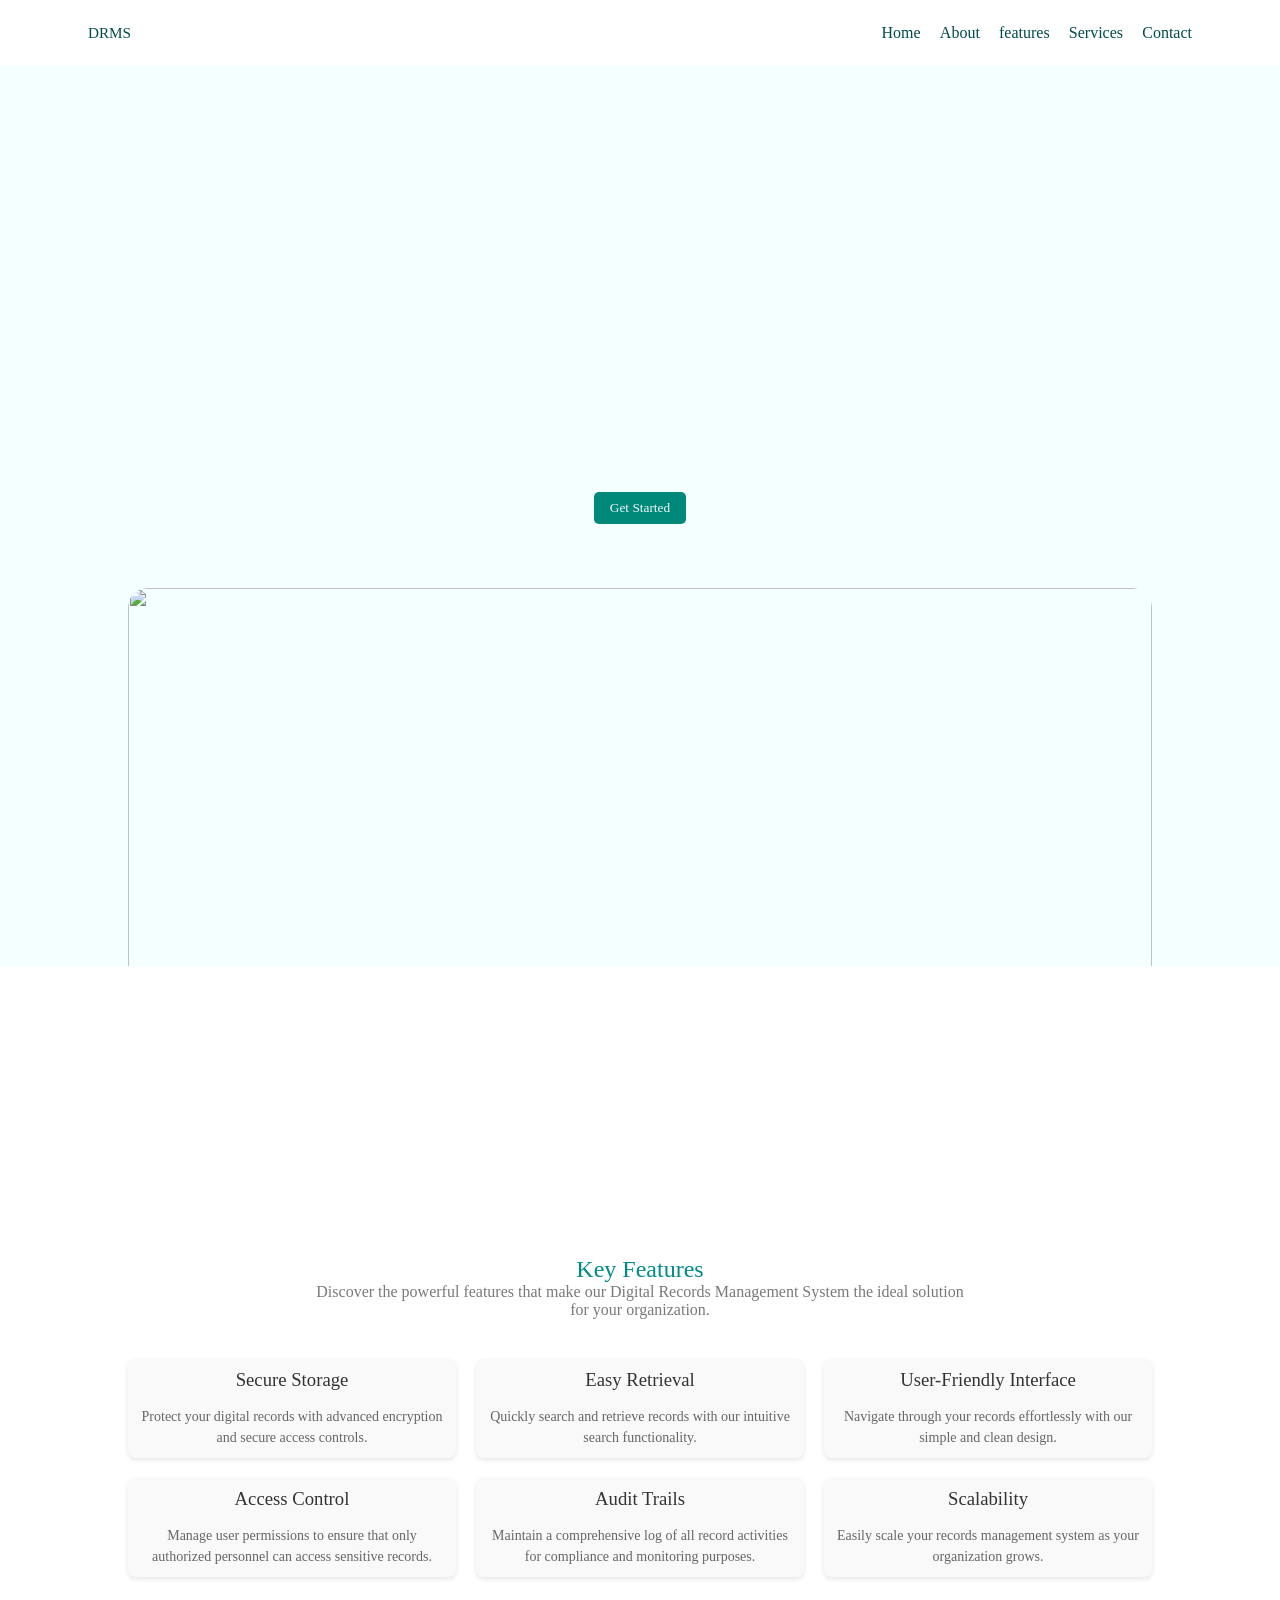
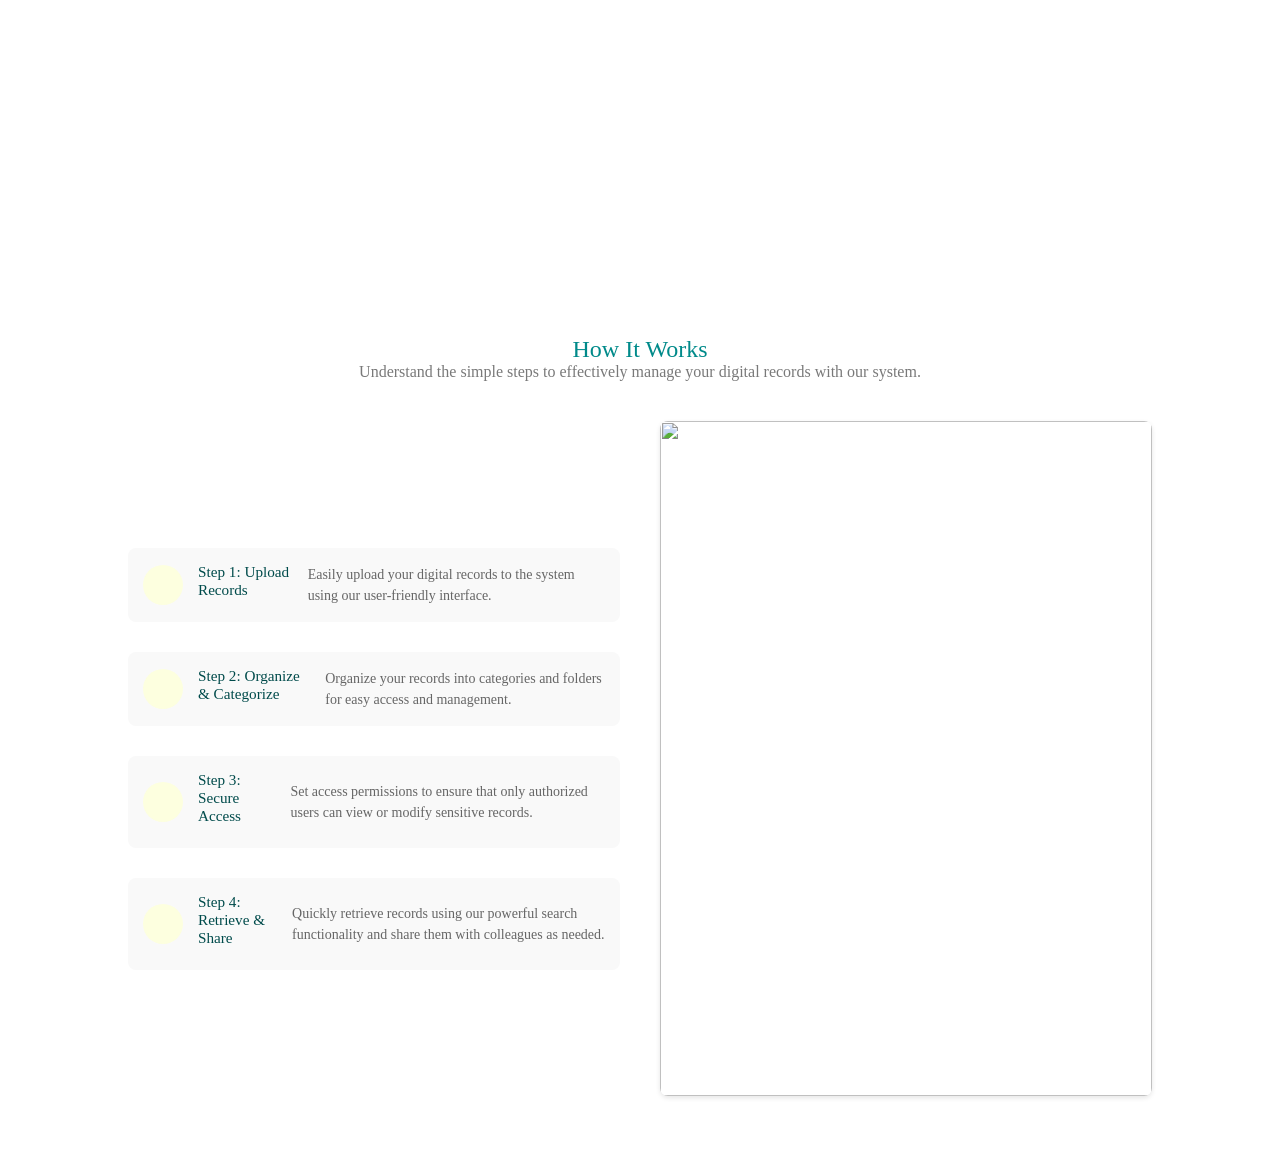
==== projects/Digital_Records_Management_System/index.html @ 2046d396 "created the animation files and made some changes on the index file" ====
<!DOCTYPE html>
<html lang="en">
	<head>
		<meta charset="UTF-8" />
		<meta name="viewport" content="width=device-width, initial-scale=1.0" />
		<link
			rel="stylesheet"
			href="https://cdnjs.cloudflare.com/ajax/libs/font-awesome/7.0.1/css/all.min.css"
			integrity="sha512-2SwdPD6INVrV/lHTZbO2nodKhrnDdJK9/kg2XD1r9uGqPo1cUbujc+IYdlYdEErWNu69gVcYgdxlmVmzTWnetw=="
			crossorigin="anonymous"
			referrerpolicy="no-referrer"
		/>

		<link rel="stylesheet" href="frontend/styles/main.css?v=2" />
		<link rel="stylesheet" href="frontend/styles/features.css?v=2" />
		<link
			rel="stylesheet"
			href="frontend/styles/how_it_works_section.css?v=2"
		/>
		<link rel="stylesheet" href="frontend/styles/hero_section.css?v2" />
		<link rel="stylesheet" href="frontend/styles/utils.css?v2" />
		<link rel="stylesheet" href="frontend/styles/media_query.css?v2" />
		<link rel="stylesheet" href="frontend/styles/animation.css?v2" />
		
		<title>Digital Record Management System</title>
	</head>
	<body>
		<!--start of navbar -->
		<div class="navbar">
			<ul class="navbar_links">
				<li class="logo_link"><a href="">DRMS</a></li>
				<ul class="links">
					<li class="link" aria-details="Home navbar link">
						<a href="#Home"></a>Home
					</li>
					<li class="link" aria-details="about navbar link">
						<a href="#About"></a>About
					</li>
					<li class="link" aria-details="features navbar link">
						<a href="#features"></a>features
					</li>
					<li class="link" aria-details="Services navbar link">
						<a href="#Services"></a>Services
					</li>
					<li class="link" aria-details="Contact navbar link">
						<a href="#Contact"></a>Contact
					</li>
					<li class="nav_menu"><i class="fa-solid fa-bars-staggered"></i></li>
				</ul>
			</ul>
		</div>

		<!-- Sidebar -->
		<div class="sidebar">
			<div class="sidebar_wrap">
				<!-- Header -->
				<div class="sidebar-header">
					<a href="#" class="sidebar_link">DRMS</a>
					<span class="close-sidebar">
						<i class="fa-solid fa-xmark"></i>
					</span>
				</div>

				<!-- Links -->
				<ul class="sidebar-links">
					<li class="sidebar-link">
						<a href="#Home">Home</a>
					</li>
					<li class="sidebar-link">
						<a href="#About">About</a>
					</li>
					<li class="sidebar-link">
						<a href="#Features">Features</a>
					</li>
					<li class="sidebar-link">
						<a href="#Services">Services</a>
					</li>
					<li class="sidebar-link">
						<a href="#Contact">Contact</a>
					</li>
				</ul>
			</div>
		</div>

		<!--end of navbar -->
		<!--start of hero section -->

		<section class="hero_section">
			<div class="content">
				<h2 class="title toBottom">Manage Your <em>Data Securely</em></h2>
				<p class="tagline toBottom">
					Lorem ipsum dolor sit amet consectetur adipisicing elit. Animi illum
					nulla vero ipsa voluptates fugit ipsum
				</p>
				<div class="ctn_wrapper">
					<button class="ctn">Get Started</button>
				</div>
			</div>
			<div class="image_wrap">
					<img src="frontend/public/img4.jpg" alt="" />
				</div>
		</section>

		<!--end of hero section -->
		<!--start of about section -->
		<!-- <section class="about_section">
			<div class="image_wrap">
				<img src="frontend/public/img4.jpg" alt="" />
			</div>
		</section> -->
		<!--end of about section -->
		<!--start of features -->
		<section class="features_section section">
			<div class="section_container">
				<div class="features_header">
					<h2 class="section_title">Key Features</h2>
					<p class="section_subtitle">
						Discover the powerful features that make our Digital Records
						Management System the ideal solution for your organization.
					</p>
				</div>
				<div class="features_grid">
					<div class="feature_card">
						<div class="feature_icon"></div>
						<h3 class="feature_title">Secure Storage</h3>
						<p class="feature_description">
							Protect your digital records with advanced encryption and secure
							access controls.
						</p>
					</div>
					<div class="feature_card">
						<div class="feature_icon"></div>
						<h3 class="feature_title">Easy Retrieval</h3>
						<p class="feature_description">
							Quickly search and retrieve records with our intuitive search
							functionality.
						</p>
					</div>
					<div class="feature_card">
						<div class="feature_icon"></div>
						<h3 class="feature_title">User-Friendly Interface</h3>
						<p class="feature_description">
							Navigate through your records effortlessly with our simple and
							clean design.
						</p>
					</div>
					<div class="feature_card">
						<div class="feature_icon"></div>
						<h3 class="feature_title">Access Control</h3>
						<p class="feature_description">
							Manage user permissions to ensure that only authorized personnel
							can access sensitive records.
						</p>
					</div>
					<div class="feature_card">
						<div class="feature_icon"></div>
						<h3 class="feature_title">Audit Trails</h3>
						<p class="feature_description">
							Maintain a comprehensive log of all record activities for
							compliance and monitoring purposes.
						</p>
					</div>
					<div class="feature_card">
						<div class="feature_icon"></div>
						<h3 class="feature_title">Scalability</h3>
						<p class="feature_description">
							Easily scale your records management system as your organization
							grows.
						</p>
					</div>
				</div>
			</div>
		</section>
		<!--end of features -->

		<!--start of how it works -->
		<section class="how_it_works_section section">
			<div class="section_container">
				<div class="how_it_works_header">
					<h2 class="section_title">How It Works</h2>
					<p class="section_subtitle">
						Understand the simple steps to effectively manage your digital
						records with our system.
					</p>
				</div>
				<div class="section_content_wrap">
					<div class="how_it_works_steps">
						<div class="step_card">
							<div class="step_icon">
								<i class="fas fa-upload"></i>
							</div>
							<h3 class="step_title">Step 1: Upload Records</h3>
							<p class="step_description">
								Easily upload your digital records to the system using our
								user-friendly interface.
							</p>
						</div>
						<div class="step_card">
							<div class="step_icon">
								<i class="fas fa-folder-open"></i>
							</div>
							<h3 class="step_title">Step 2: Organize & Categorize</h3>
							<p class="step_description">
								Organize your records into categories and folders for easy
								access and management.
							</p>
						</div>
						<div class="step_card">
							<div class="step_icon">
								<i class="fas fa-lock"></i>
							</div>
							<h3 class="step_title">Step 3: Secure Access</h3>
							<p class="step_description">
								Set access permissions to ensure that only authorized users can
								view or modify sensitive records.
							</p>
						</div>
						<div class="step_card">
							<div class="step_icon">
								<i class="fas fa-search"></i>
							</div>
							<h3 class="step_title">Step 4: Retrieve & Share</h3>
							<p class="step_description">
								Quickly retrieve records using our powerful search functionality
								and share them with colleagues as needed.
							</p>
						</div>
					</div>
					<div class="image_warp">
						<img src="frontend/public/img2.jpg" alt="" />
					</div>
				</div>
			</div>
		</section>
		<!--end of navbar -->
		<!--start of navbar -->

		<!--end of navbar -->
		<!--start of navbar -->

		<!--end of navbar -->
		<!--start of navbar -->

		<!--end of navbar -->
		<!--start of navbar -->

		<!--end of navbar -->
		<!--start of navbar -->

		<!--end of navbar -->

		<!-- scripts -->
		<script src="frontend/js/navbar.js"></script>
		<script src="frontend/js/sidebar.js"></script>
		<script src="frontend/js/animations.js"></script>
	</body>
</html>
---- projects/Digital_Records_Management_System/frontend/styles/main.css ----
*{
    padding: 0;
    margin: 0;
    box-sizing: border-box;
    font-family: 'poppins';
}
a{
    font-size: 0.95rem;
}

.section{
    width: 100%;
    height: 100vh;
}

/* navbar */
.navbar{
    width: 80%;
    padding: 1.5rem;
    margin: 0 auto;
}
.navbar_links{
    display:flex;
    justify-content: space-between;
    align-items: center;
    list-style: none;
}

.links{
    display: flex;
    gap: 1.2rem;
    list-style: none;
}

.link a,.logo_link a{
    text-decoration: none;
    color:var(--link-color);
}

.link{
    cursor: pointer;
    transition: 0.5s ease all;
    color:var(--link-color);
    
    /* hover state */
    &:hover{
        color:var(--hovered-link-color)
    }
}

.active_link{
    color: var(--isActive-link-color);
}

.sectionActive{
    display: block;
}
.nav_menu i{
    cursor: pointer;
}

/* .nav_menu{
    display: none;
} */


/* sidebar */

.sidebar{
    width: 300px;
    height: 100vh;
    position: fixed;
    top: 0;
    left: 0;
    background: var(--btn-bg);
    z-index: 999;
    list-style: none;

    /* sidebar effect */
    transform: translateX(-100%);
    transition: transform 0.4s ease-in-out;

    /* keep visible for animation */
    display: block;
}
.sidebar.active{
    transform: translateX(0);
}

.sidebar_wrap{
    padding: 1.5rem;
    display: flex;
    flex-direction: column;
    gap: 2rem;
}
.sidebar-links{
    list-style: none;
    display: flex;
    flex-direction: column;
    gap: 1.2rem;
}
.sidebar-link a{
    text-decoration: none;
}

.sidebar-link a,.close-sidebar{
    color: aliceblue;
    transition: 0.5s ease all;
    cursor: pointer;

    &:hover{
        color: rgb(255, 247, 172);
    }
}


.sidebar-header{
    display:flex;
    justify-content: space-between;
    align-items: center;
    list-style: none;
}
.sidebar-header a{
    text-decoration: none;
    color: var(--text-color3);
    /* color:red; */
}
body.sidebar-open {
    overflow: hidden;
}

/* =========================
   MEDIA QUERIES
   ========================= */
/* Small devices (≥576px) */
@media (max-width: 576px) {
  
}
/* Small devices (≥576px) */
@media (min-width: 576px) and (max-width: 768px) {
  
}

/* Medium devices – Tablets (≥768px) */
@media (min-width: 768px) {
  
}

/* Large devices – Laptops (≥992px) */
@media (min-width: 992px) {
  
}

/* Extra large devices – Desktops (≥1200px) */
@media (min-width: 1200px) {
  
}
---- projects/Digital_Records_Management_System/frontend/styles/features.css ----
.features_section{
    display: flex;
    align-items: center;
    justify-content: center;
    height: 100vh;
}

.features_section .section_subtitle{
    width: 80%;
     margin: 0 auto;
}
.features_header{
    width: 80%;
    margin: 0 auto;
    text-align: center;
}
.section_container{
    width: 80%;
    margin: 0 auto;
}
.features_grid{
    width: 100%;
    display: grid;
    grid-template-columns: 1fr 1fr 1fr;
    gap: 20px;
    margin-top: 40px;
}
.feature_card{
    background-color: #f9f9f9;
    border-radius: 8px;
    padding: 10px;
    box-shadow: 0 2px 5px rgba(0,0,0,0.1);
    text-align: center;
}
.feature_card h3{
    margin-bottom: 15px;
    color: #333;
}
.feature_card p{
    color: #666;
    font-size: 14px;
    line-height: 1.5;
}

/* =========================
   MEDIA QUERIES
   ========================= */
/* Small devices (≥576px) */
@media (max-width: 576px) {
    .features_section{
    padding-top: 4rem;
    padding-bottom: 4rem;
    height: fit-content;
}

.section_container{
    width: 90%;
    margin: 0 auto;
}
  .features_grid{
    grid-template-columns: 1fr;
}
.features_section .section_subtitle{
    width: 100%;
}
.features_header{
    width: 100%;
}
}
/* Small devices (≥576px) */
@media (min-width: 576px) and (max-width: 768px) {
     .features_section{
    padding-top: 4rem;
    padding-bottom: 4rem;
    height: fit-content;
}
.section_container{
    width: 90%;
    margin: 0 auto;
}

  .features_grid{
    grid-template-columns: 1fr;
}
.features_section .section_subtitle{
    width: 100%;
}
}

/* Medium devices – Tablets (≥768px) */
@media (min-width: 768px) {
  
}

/* Large devices – Laptops (≥992px) */
@media (min-width: 992px) {
  
}

/* Extra large devices – Desktops (≥1200px) */
@media (min-width: 1200px) {
  
}
---- projects/Digital_Records_Management_System/frontend/styles/how_it_works_section.css ----
.how_it_works_section{
    display: flex;
    align-items: center;
    justify-content: center;
}
.section_content_wrap{
    display: flex;
    align-items: center;
    justify-content: space-between;
    gap: 40px;
}
.how_it_works_steps{
    display: flex;
    flex-direction: column;
    gap: 30px;
    flex: 1;
}
.step_card{
    background-color: #f9f9f9;
    border-radius: 8px;
    padding: 15px;
    /* box-shadow: 0 2px 5px rgba(0,0,0,0.1); */
    display: flex;
    align-items: center;
    gap: 15px;
}
.step_icon{
    display: flex;
    align-items: center;
    justify-content: center;
    padding: 20px;
    background-color: #fdffdf;
    border-radius: 50%;
}
.step_icon i{
    color: #00716a;
    font-size: 24px;
}
.step_card h3{
    margin-bottom: 8px;
    font-size: 0.95rem;
    color: var(--headline-color);
    font-weight: 400;
}
.step_card p{
    color: #666;
    font-size: 14px;
    line-height: 1.5;
}
.image_warp{
    flex: 1;
    height: 75vh;
}
.image_warp img{
    width: 100%;
    height: 100%;
    border-radius: 8px;
    box-shadow: 0 2px 5px rgba(0,0,0,0.1);
}
.how_it_works_header{
    text-align: center;
    margin-bottom: 40px;
}



/* =========================
   MEDIA QUERIES
   ========================= */
/* Small devices (≥576px) */
@media (max-width: 576px) {
  .how_it_works_section{
    height: fit-content;
    padding-bottom: 2rem;
    padding-top: 2rem;
}

.section_content_wrap{
    flex-direction: column;
    gap: 40px;
}
}
/* Small devices (≥576px) */
@media (min-width: 576px) and (max-width: 768px) {
  
}

/* Medium devices – Tablets (≥768px) */
@media (min-width: 768px) {
  
}

/* Large devices – Laptops (≥992px) */
@media (min-width: 992px) {
  
}

/* Extra large devices – Desktops (≥1200px) */
@media (min-width: 1200px) {
  
}
---- projects/Digital_Records_Management_System/frontend/styles/hero_section.css ----
/* hero section */
.hero_section {
	width: 100%;
	height: 100vh;
	background-color: var(--color-surface);
	display: flex;
	justify-content: center;
	align-items: center;
	flex-direction: column;
	overflow: hidden;
	gap: 4rem;
}

.image_wrap {
	width: 80%;
	height: 500px;
	margin: 0 auto;
	border-radius: 20px;
	margin-bottom: -400px;
}
img {
	width: 100%;
	height: 100%;
	object-fit: cover;
	overflow: hidden;
	border-radius: 20px;
}

.content {
	text-align: center;
	margin-top: 4rem;
}
.content p {
	width: 70%;
	font-size: 0.95rem;
	color: var(--text-color2);
	margin: 0 auto;
}
.title {
	font-weight: 400;
	font-size: 1.8rem;
	color: var(--title-color);
}
.title em {
	color: var(--emphasize_color);
}
.ctn {
	padding: 8px 16px;
	background-color: var(--btn-bg);
	border: none;
	border-radius: 5px;
	margin-top: 0.9rem;
	color: var(--btn-color);
	cursor: pointer;
	transition: 0.5s ease all;

	&:hover {
		background-color: var(--hovered-link-color);
	}
}

/* =========================
   MEDIA QUERIES
   ========================= */
/* Small devices (≥576px) */
@media (max-width: 576px) {
	.hero_section {
        justify-content: start;
		height: 90vh;
		gap: 3rem;
	}
	.title {
		font-weight: 400;
		font-size: 1.2rem;
	}
    .content{
        margin-top: 8rem;
    }
	.content p {
		width: 95%;
		font-size: 0.95rem;
	}
	.image_wrap {
		width: 95%;
		height: 300px;
        margin-top: 6rem;
	}
}
/* Small devices (≥576px) */
@media (min-width: 576px) and (max-width: 768px) {
}

/* Medium devices – Tablets (≥768px) */
@media (min-width: 768px) {
}

/* Large devices – Laptops (≥992px) */
@media (min-width: 992px) {
}

/* Extra large devices – Desktops (≥1200px) */
@media (min-width: 1200px) {
}
---- projects/Digital_Records_Management_System/frontend/styles/utils.css ----
/* =========================
   ROOT VARIABLES (DEFAULT)
   Mobile: 0 – 575px
   ========================= */

:root {
  /* Colors */
  --color-primary: rgb(244, 255, 255);
  --color-success: #22c55e;
  --color-warning: #f97316;
  --color-bg: #ffffff;
  --color-surface:rgb(244, 255, 255);
  --text-color1:#1d1d1d;
  --text-color2:rgb(56, 56, 56);
  --text-color3: #ffffff;
  --color-text: rgb(0, 75, 75);
  --link-color:rgb(0, 75, 75);
  --color-muted: #6b7280;
  --color-border: #e5e7eb;
  --title-color:rgb(13, 13, 13);
  --headline-color:rgb(0, 75, 75);
  --emphasize_color:rgb(0, 137, 121);
  
  /* btn colors */
  --btn-bg: rgb(0, 137, 121);
  --btn-color: aliceblue;

  /* hover state */
  --hovered-link-color:rgb(0, 137, 121);

  /* active state */
  --isActive-link-color:rgb(1, 103, 175);

  /* Typography */
  --font-family-base: 'Inter', system-ui, sans-serif;
  --font-size-xs: 0.75rem;
  --font-size-sm: 0.875rem;
  --font-size-md: 1rem;
  --font-size-lg: 1.125rem;
  --font-size-xl: 1.25rem;
  --font-size-2xl: 1.5rem;

  /* Line Height */
  --line-height-tight: 1.2;
  --line-height-normal: 1.5;
  --line-height-relaxed: 1.75;

  /* Spacing */
  --space-2xs: 0.25rem;
  --space-xs: 0.5rem;
  --space-sm: 0.75rem;
  --space-md: 1rem;
  --space-lg: 1.5rem;
  --space-xl: 2rem;
  --space-2xl: 3rem;

  /* Layout */
  --container-padding: 1rem;
  --container-max-width: 100%;

  /* Border Radius */
  --radius-sm: 4px;
  --radius-md: 8px;
  --radius-lg: 12px;


  /* =========================
     spacing
     ========================= */
     --space-0: 0;
  --space-1: 0.25rem;   /* 4px  */
  --space-2: 0.5rem;    /* 8px  */
  --space-3: 0.75rem;   /* 12px */
  --space-4: 1rem;      /* 16px */
  --space-5: 1.25rem;   /* 20px */
  --space-6: 1.5rem;    /* 24px */
  --space-7: 2rem;      /* 32px */
  --space-8: 3rem;      /* 48px */
  --space-9: 4rem;      /* 64px */
  /* =========================
     PADDING PRESETS
     ========================= */

  --padding-xs: var(--space-2);
  --padding-sm: var(--space-3);
  --padding-md: var(--space-4);
  --padding-lg: var(--space-6);
  --padding-xl: var(--space-7);

  /* =========================
     MARGIN PRESETS
     ========================= */

  --margin-xs: var(--space-2);
  --margin-sm: var(--space-3);
  --margin-md: var(--space-4);
  --margin-lg: var(--space-6);
  --margin-xl: var(--space-7);

  /* Shadows */
  --shadow-sm: 0 1px 2px rgba(0, 0, 0, 0.05);
  --shadow-md: 0 4px 6px rgba(0, 0, 0, 0.1);
}



.section_title{
   font-weight: 400;
   color: rgb(0, 138, 138);
}
.section_subtitle{
   color:#797979;
}

h3{
   font-weight: 400;
   color: rgb(0, 138, 138);
}

p{
   color: var(--text-color1);
}
---- projects/Digital_Records_Management_System/frontend/styles/media_query.css ----
/* =========================
   MEDIA QUERIES
   ========================= */
/* Small devices (≥576px) */
@media (max-width: 576px) {
  .navbar{
    width: 100%;
  }
  .link{
    display: none;
  }
  p{
    font-size: 0.9rem;
  }
}
/* Small devices (≥576px) */
@media (min-width: 576px) and (max-width: 768px) {
  .navbar{
    width: 100%;
  }
  .link{
    display: none;
  }
  p{
    font-size: 0.8rem;
  }
}

/* Medium devices – Tablets (≥768px) */
@media (min-width: 768px) {
  .navbar{
    width: 90%;
  }
  .nav_menu{
    display: none;
  }

  
}

/* Large devices – Laptops (≥992px) */
@media (min-width: 992px) {
  
}

/* Extra large devices – Desktops (≥1200px) */
@media (min-width: 1200px) {
  
}
---- projects/Digital_Records_Management_System/frontend/styles/animation.css ----
.toBottom,.toLeft,.toRight{
    opacity: 0;
    transition: 0.5s ease all;
}

.toBottom{
    transform: translateY(-100px);
}

.toLeft{
    transform: translateX(-100px);
}

.toRight{
    transform: translateX(100px);
}

.showFromBottom,.showFromLeft,.showFromRight{
    opacity: 1;
}

.showFromBottom{
    transform: translateY(0);
}

.showFromLeft{
    transform: translateX(0);
}

.showFromRight{
    transform: translateX(0);
}
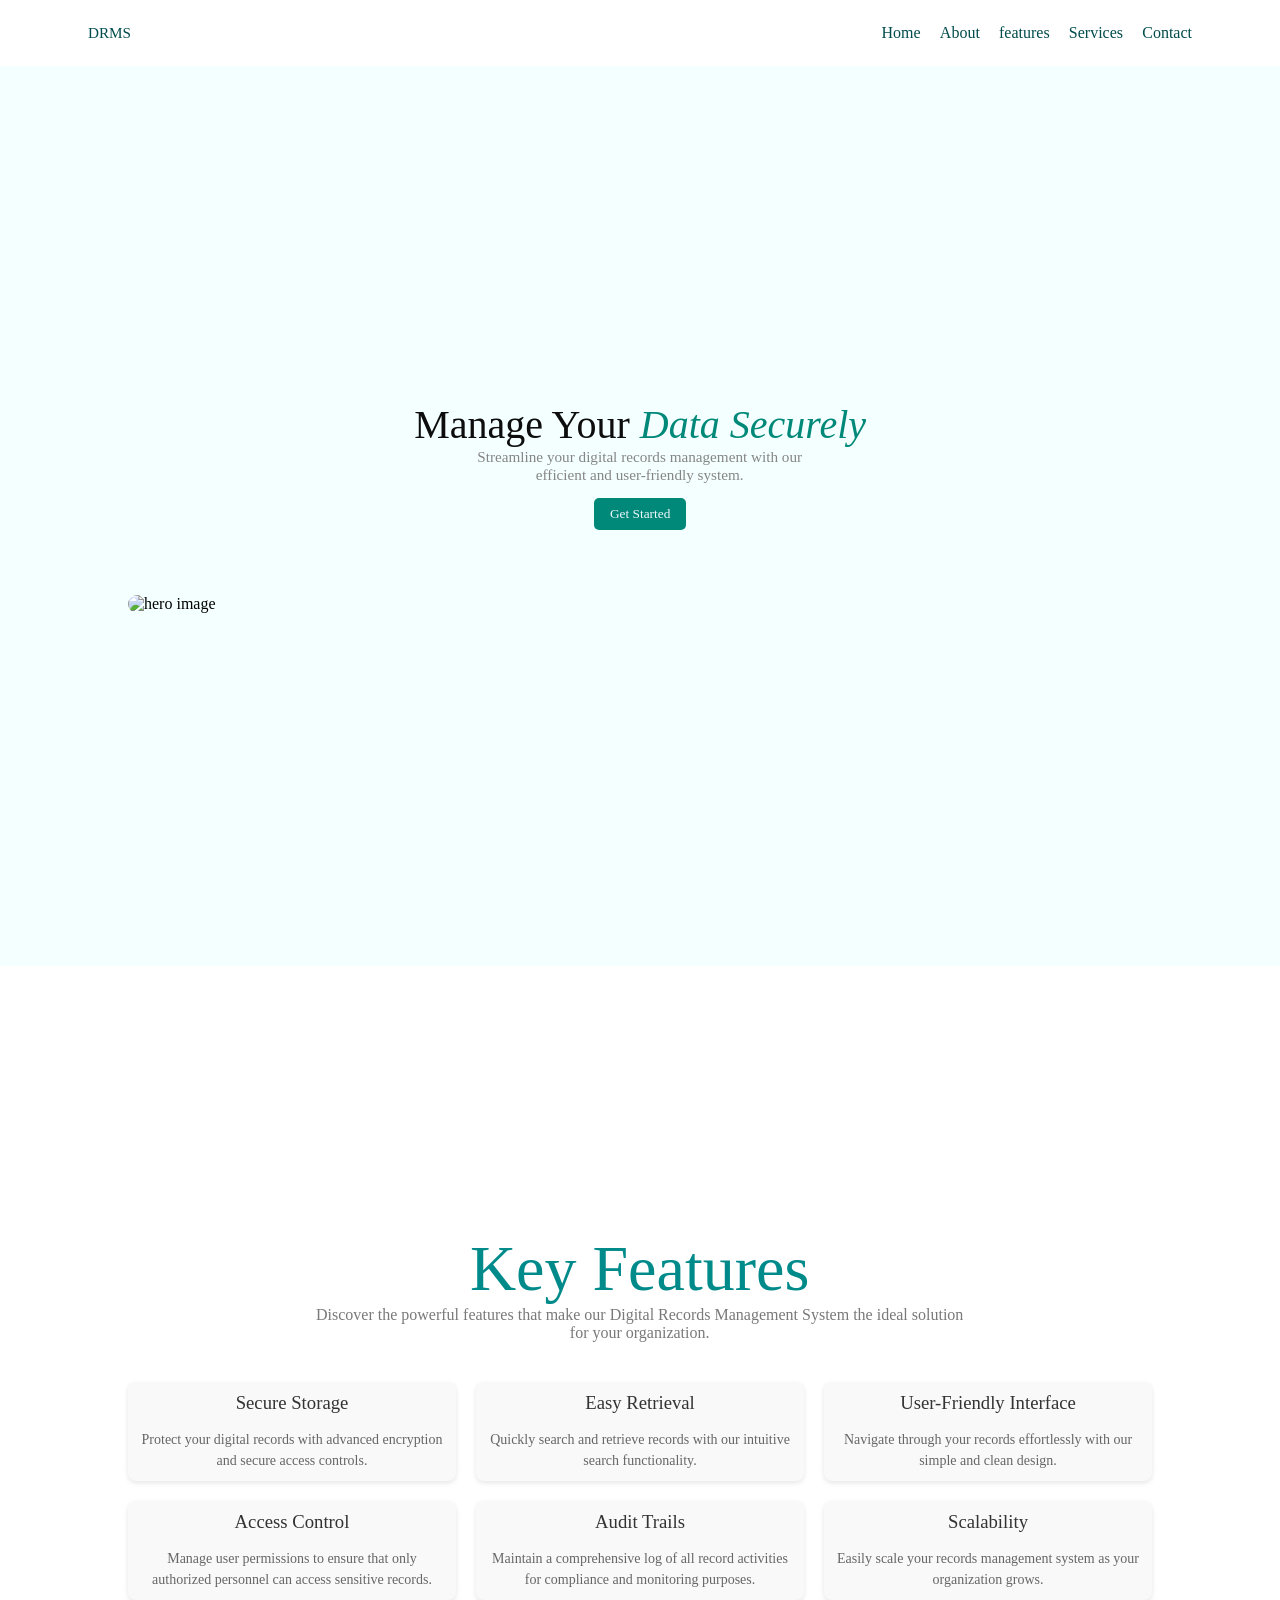
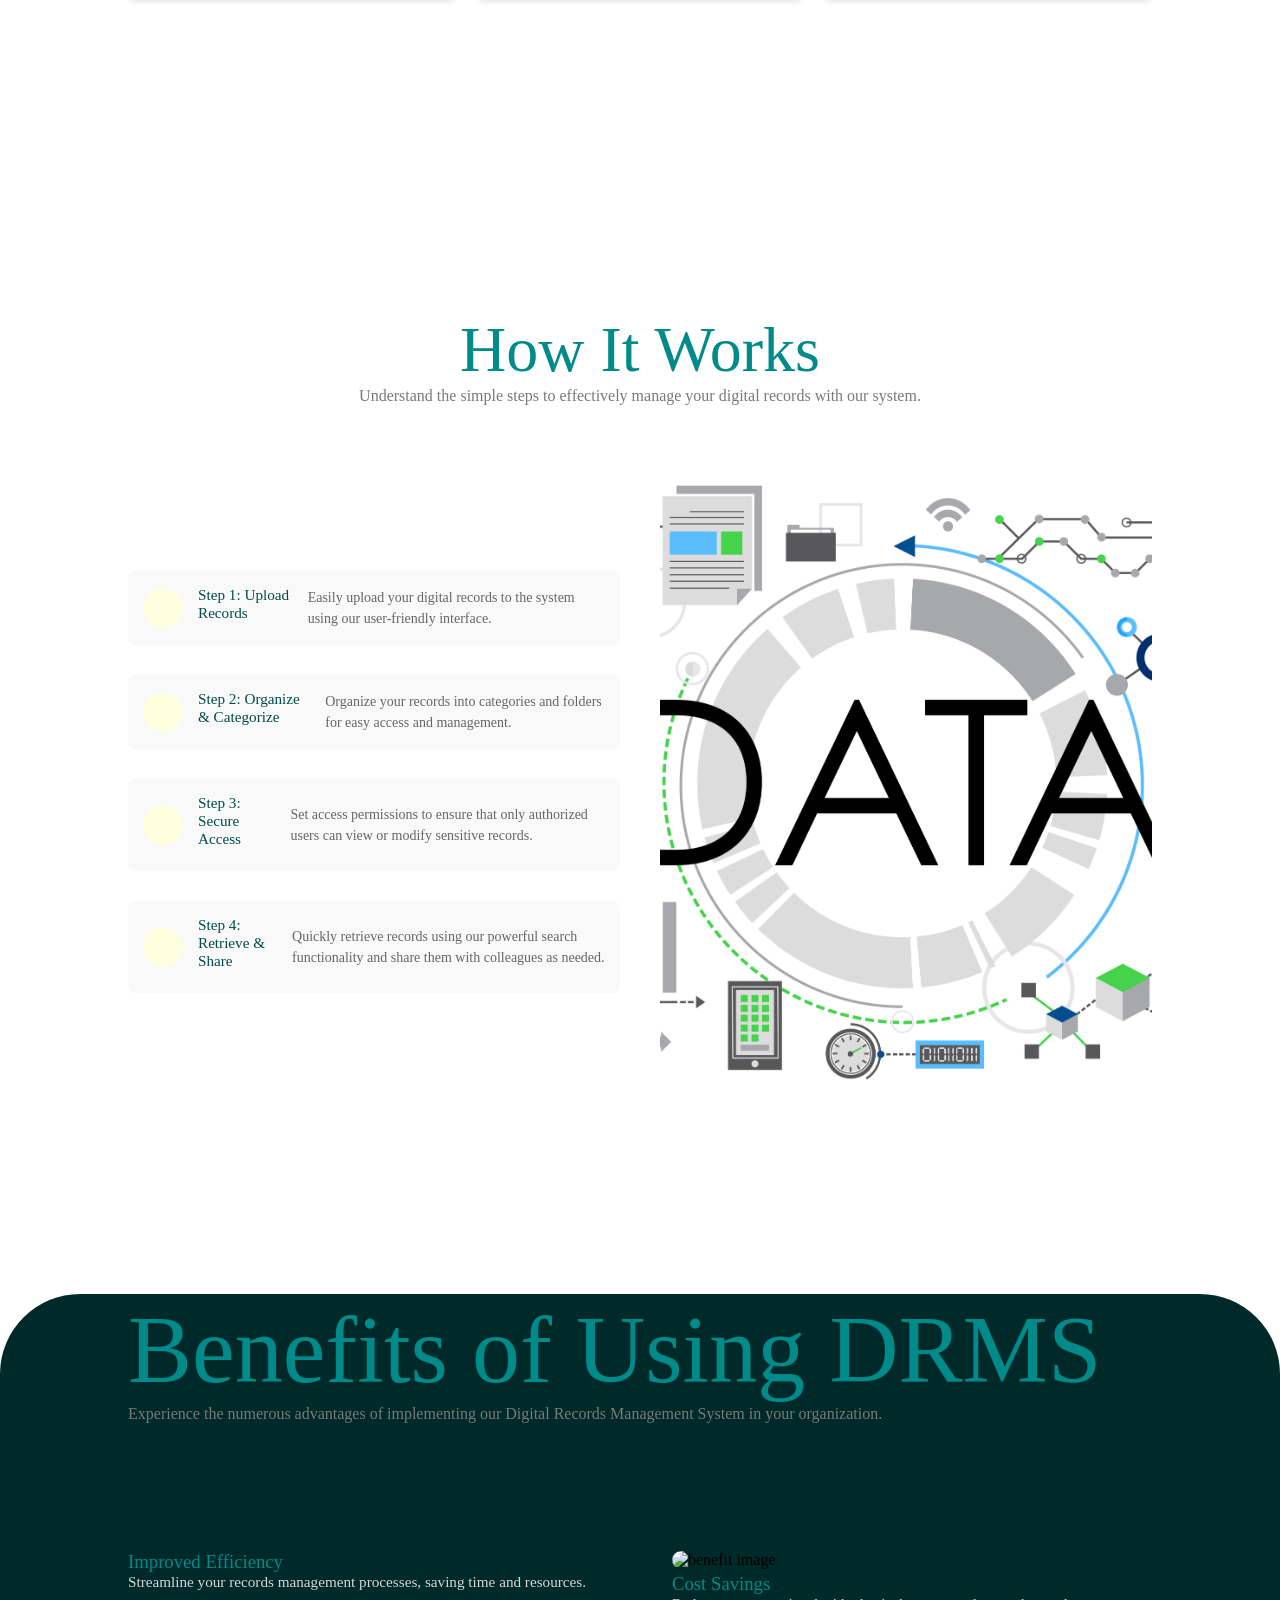
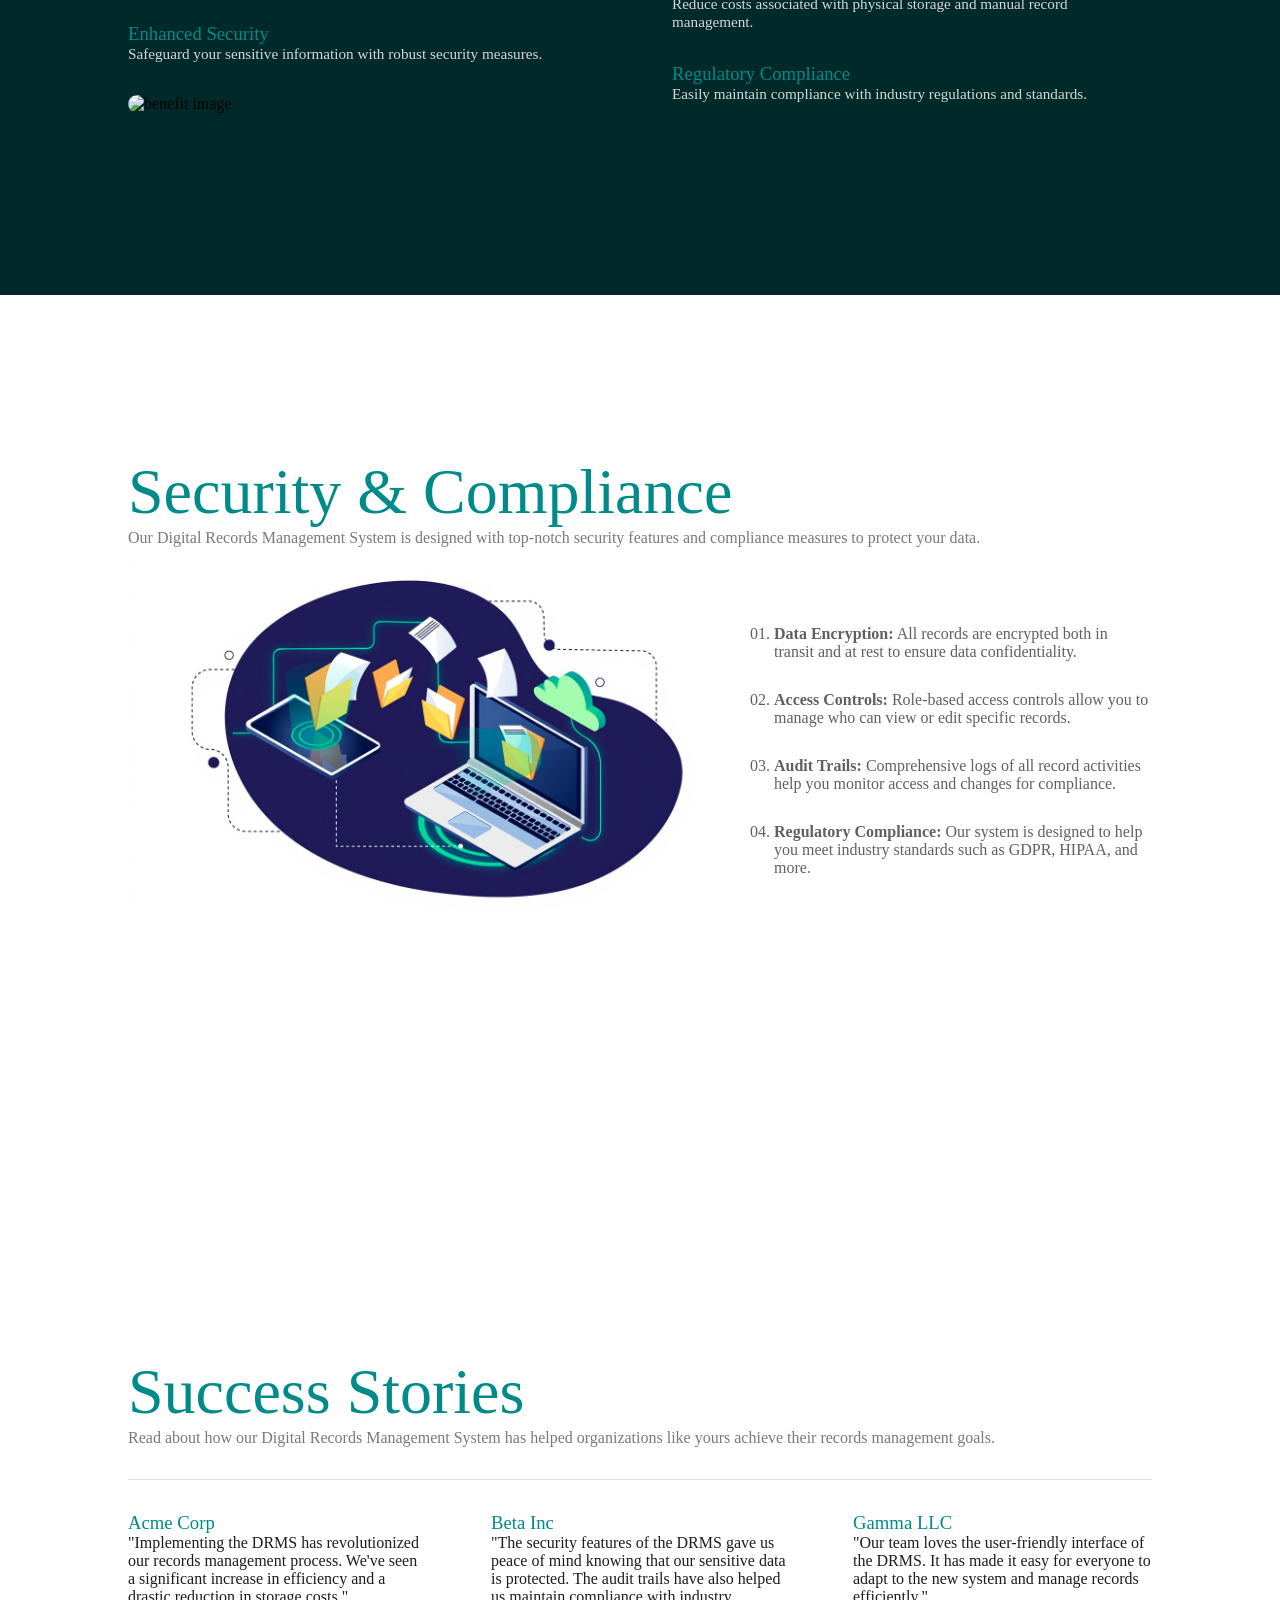
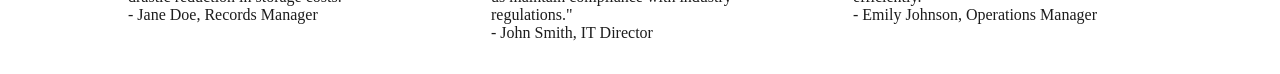
==== commit e6d82110: "created the benefits,security, susccess sections and made some modifications on the code" ====
--- a/projects/Digital_Records_Management_System/index.html
+++ b/projects/Digital_Records_Management_System/index.html
@@ -18,10 +18,13 @@
 			href="frontend/styles/how_it_works_section.css?v=2"
 		/>
 		<link rel="stylesheet" href="frontend/styles/hero_section.css?v2" />
+		<link rel="stylesheet" href="frontend/styles/benefit_section.css" />
+		<link rel="stylesheet" href="frontend/styles/security_section.css" />
+		<link rel="stylesheet" href="frontend/styles/success_story_section.css" />
 		<link rel="stylesheet" href="frontend/styles/utils.css?v2" />
 		<link rel="stylesheet" href="frontend/styles/media_query.css?v2" />
 		<link rel="stylesheet" href="frontend/styles/animation.css?v2" />
-		
+
 		<title>Digital Record Management System</title>
 	</head>
 	<body>
@@ -87,40 +90,32 @@
 
 		<section class="hero_section">
 			<div class="content">
-				<h2 class="title toBottom">Manage Your <em>Data Securely</em></h2>
-				<p class="tagline toBottom">
-					Lorem ipsum dolor sit amet consectetur adipisicing elit. Animi illum
-					nulla vero ipsa voluptates fugit ipsum
+				<h2 class="title animate toLeft">Manage Your <em>Data Securely</em></h2>
+				<p class="tagline animate toBottom">
+					Streamline your digital records management with our efficient and
+					user-friendly system.
 				</p>
-				<div class="ctn_wrapper">
+				<div class="ctn_wrapper animate toBottom">
 					<button class="ctn">Get Started</button>
 				</div>
 			</div>
-			<div class="image_wrap">
-					<img src="frontend/public/img4.jpg" alt="" />
-				</div>
-		</section>
-
-		<!--end of hero section -->
-		<!--start of about section -->
-		<!-- <section class="about_section">
-			<div class="image_wrap">
-				<img src="frontend/public/img4.jpg" alt="" />
-			</div>
-		</section> -->
-		<!--end of about section -->
+			<div class="image_wrap animate toBottom">
+				<img src="frontend/public/001.jpg" alt="hero image" />
+			</div>
+		</section>
+
 		<!--start of features -->
 		<section class="features_section section">
 			<div class="section_container">
 				<div class="features_header">
-					<h2 class="section_title">Key Features</h2>
-					<p class="section_subtitle">
+					<h2 class="section_title animate toLeft">Key Features</h2>
+					<p class="section_subtitle animate toLeft">
 						Discover the powerful features that make our Digital Records
 						Management System the ideal solution for your organization.
 					</p>
 				</div>
 				<div class="features_grid">
-					<div class="feature_card">
+					<div class="feature_card animate toLeft">
 						<div class="feature_icon"></div>
 						<h3 class="feature_title">Secure Storage</h3>
 						<p class="feature_description">
@@ -128,7 +123,7 @@
 							access controls.
 						</p>
 					</div>
-					<div class="feature_card">
+					<div class="feature_card animate toLeft">
 						<div class="feature_icon"></div>
 						<h3 class="feature_title">Easy Retrieval</h3>
 						<p class="feature_description">
@@ -136,7 +131,7 @@
 							functionality.
 						</p>
 					</div>
-					<div class="feature_card">
+					<div class="feature_card animate toLeft">
 						<div class="feature_icon"></div>
 						<h3 class="feature_title">User-Friendly Interface</h3>
 						<p class="feature_description">
@@ -144,7 +139,7 @@
 							clean design.
 						</p>
 					</div>
-					<div class="feature_card">
+					<div class="feature_card animate toLeft">
 						<div class="feature_icon"></div>
 						<h3 class="feature_title">Access Control</h3>
 						<p class="feature_description">
@@ -152,7 +147,7 @@
 							can access sensitive records.
 						</p>
 					</div>
-					<div class="feature_card">
+					<div class="feature_card animate toLeft">
 						<div class="feature_icon"></div>
 						<h3 class="feature_title">Audit Trails</h3>
 						<p class="feature_description">
@@ -160,7 +155,7 @@
 							compliance and monitoring purposes.
 						</p>
 					</div>
-					<div class="feature_card">
+					<div class="feature_card animate toLeft">
 						<div class="feature_icon"></div>
 						<h3 class="feature_title">Scalability</h3>
 						<p class="feature_description">
@@ -227,21 +222,153 @@
 						</div>
 					</div>
 					<div class="image_warp">
-						<img src="frontend/public/img2.jpg" alt="" />
-					</div>
-				</div>
-			</div>
-		</section>
-		<!--end of navbar -->
-		<!--start of navbar -->
-
-		<!--end of navbar -->
-		<!--start of navbar -->
-
-		<!--end of navbar -->
-		<!--start of navbar -->
-
-		<!--end of navbar -->
+						<img src="frontend/public/0007.jpg" alt="features image" />
+					</div>
+				</div>
+			</div>
+		</section>
+		<!--end of how it works -->
+		<!--start of Benefits Section -->
+		<section class="benefits_section section">
+			<div class="centering_wrapper">
+				<div class="section_container margin-top">
+					<div class="benefits_header">
+						<h2 class="section_title animate toLeft hx3">
+							Benefits of Using DRMS
+						</h2>
+						<p class="section_subtitle animate toLeft">
+							Experience the numerous advantages of implementing our Digital
+							Records Management System in your organization.
+						</p>
+					</div>
+					<div class="benefit-images-grid">
+						<div class="benefit-image animate toBottom">
+							<div class="benefits_grid">
+								<div class="benefit_card animate toLeft">
+									<h3 class="benefit_title">Improved Efficiency</h3>
+									<p class="description">
+										Streamline your records management processes, saving time
+										and resources.
+									</p>
+								</div>
+								<div class="benefit_card animate toLeft">
+									<h3 class="benefit_title">Enhanced Security</h3>
+									<p class="description">
+										Safeguard your sensitive information with robust security
+										measures.
+									</p>
+								</div>
+
+							</div>
+							<img src="frontend/public/002.jpg" alt="benefit image" />
+						</div>
+						<div class="benefit-image animate toBottom">
+							<img src="frontend/public/003.jpg" alt="benefit image" />
+							<div class="benefits_grid">
+								
+								<div class="benefit_card animate toLeft">
+									<h3 class="benefit_title">Cost Savings</h3>
+									<p class="description">
+										Reduce costs associated with physical storage and manual
+										record management.
+									</p>
+								</div>
+								<div class="benefit_card animate toLeft">
+									<h3 class="benefit_title">Regulatory Compliance</h3>
+									<p class="description">
+										Easily maintain compliance with industry regulations and
+										standards.
+									</p>
+								</div>
+							</div>
+						</div>
+					</div>
+				</div>
+			</div>
+		</section>
+		<!--end of Benefits Section -->
+		<!--start of Security & Compliance Section -->
+		<section class="security_section section">
+			<div class="section_container">
+				<div class="security_header">
+					<h2 class="section_title animate toLeft hx2">
+						Security & Compliance
+					</h2>
+					<p class="section_subtitle animate toLeft">
+						Our Digital Records Management System is designed with top-notch
+						security features and compliance measures to protect your data.
+					</p>
+				</div>
+				<div class="security_content_wrap">
+					<div class="security_image_wrap animate toBottom">
+						<img src="frontend/public/005.png" alt="security image" />
+					</div>
+					<div class="security_details animate toBottom">
+						<ul class="security_list">
+							<li class="security_item">
+								<strong>Data Encryption:</strong> All records are encrypted both
+								in transit and at rest to ensure data confidentiality.
+							</li>
+							<li class="security_item">
+								<strong>Access Controls:</strong> Role-based access controls
+								allow you to manage who can view or edit specific records.
+							</li>
+							<li class="security_item">
+								<strong>Audit Trails:</strong> Comprehensive logs of all record
+								activities help you monitor access and changes for compliance.
+							</li>
+							<li class="security_item">
+								<strong>Regulatory Compliance:</strong> Our system is designed to
+								help you meet industry standards such as GDPR, HIPAA, and more.
+							</li>
+						</ul>
+					</div>
+				</div>
+			</div>
+		</section>
+		<!--end of Security & Compliance Section -->
+		<!--start of Success Stories Section -->
+		<section class="success_stories_section section">
+			<div class="section_container success_stories_container">
+				<div class="success_stories_header">
+					<h2 class="section_title animate toLeft hx2">Success Stories</h2>
+					<p class="section_subtitle animate toLeft">
+						Read about how our Digital Records Management System has helped
+						organizations like yours achieve their records management goals.
+					</p>
+				</div>
+				<div class="success_stories_grid">
+					<div class="story_card animate toLeft">
+						<h3 class="story_title">Acme Corp</h3>
+						<p class="story_description">
+							"Implementing the DRMS has revolutionized our records management
+							process. We've seen a significant increase in efficiency and a
+							drastic reduction in storage costs."
+						</p>
+						<p class="story_author">- Jane Doe, Records Manager</p>
+					</div>
+					<div class="story_card animate toLeft">
+						<h3 class="story_title">Beta Inc</h3>
+						<p class="story_description">
+							"The security features of the DRMS gave us peace of mind knowing
+							that our sensitive data is protected. The audit trails have also
+							helped us maintain compliance with industry regulations."
+						</p>
+						<p class="story_author">- John Smith, IT Director</p>
+					</div>
+					<div class="story_card animate toLeft">
+						<h3 class="story_title">Gamma LLC</h3>
+						<p class="story_description">
+							"Our team loves the user-friendly interface of the DRMS. It has
+							made it easy for everyone to adapt to the new system and manage
+							records efficiently."
+						</p>
+						<p class="story_author">- Emily Johnson, Operations Manager</p>
+					</div>
+				</div>
+			</div>
+		</section>
+		<!--end of Success Stories Section -->
 		<!--start of navbar -->
 
 		<!--end of navbar -->
--- a/projects/Digital_Records_Management_System/frontend/styles/how_it_works_section.css
+++ b/projects/Digital_Records_Management_System/frontend/styles/how_it_works_section.css
@@ -55,7 +55,7 @@
     width: 100%;
     height: 100%;
     border-radius: 8px;
-    box-shadow: 0 2px 5px rgba(0,0,0,0.1);
+    /* box-shadow: 0 2px 5px rgba(0,0,0,0.1); */
 }
 .how_it_works_header{
     text-align: center;
--- a/projects/Digital_Records_Management_System/frontend/styles/benefit_section.css
+++ b/projects/Digital_Records_Management_System/frontend/styles/benefit_section.css
@@ -0,0 +1,28 @@
+.benefits_section {
+    height: fit-content;
+    background-color: rgb(0, 42, 42);
+    border-top-right-radius: 80px;
+    border-top-left-radius: 80px;
+}
+.centering_wrapper{
+    display: flex;
+    justify-content: center;
+    align-items: center;
+    width: 100%;
+    height: inherit;
+    margin-top: 8rem;
+    padding-bottom: 10rem;
+}
+
+.benefits_grid{
+    display: grid;
+    grid-template-columns: repeat(auto-fit, minmax(250px, 1fr));
+    gap: 2rem;
+    margin-bottom: 2rem;
+}
+.benefit-images-grid{
+    display: grid;
+    grid-template-columns: repeat(2,1fr);
+    gap: 4rem;
+    margin-top: 8rem;
+}
--- a/projects/Digital_Records_Management_System/frontend/styles/security_section.css
+++ b/projects/Digital_Records_Management_System/frontend/styles/security_section.css
@@ -0,0 +1,22 @@
+.security_content_wrap{
+    display: flex;
+    align-items: center;
+    justify-content: space-between;
+    gap: 40px;
+}
+.security_section{
+    padding-bottom: 10rem;
+    padding-top: 10rem;
+}
+
+.security_list{
+    display: flex;
+    flex-direction: column;
+    gap: 30px;
+    flex: 1;
+list-style: decimal-leading-zero;
+}
+
+.security_item{
+    color: #616060;
+}
--- a/projects/Digital_Records_Management_System/frontend/styles/success_story_section.css
+++ b/projects/Digital_Records_Management_System/frontend/styles/success_story_section.css
@@ -0,0 +1,24 @@
+.success_stories_section{
+    display: flex;
+    align-items: center;
+    justify-content: center;
+    height: fit-content;
+    /* background-color: rgb(0, 42, 42); */
+}
+.success_stories_container{
+    display: flex;
+    flex-direction: column;
+    gap: 2rem;
+    margin-top: 10rem;
+}
+.success_stories_grid{
+    display: grid;
+    grid-template-columns: repeat(3,1fr);
+    gap: 4rem;
+    border-top: 1px solid #e0e0e0;
+    padding-top: 2rem;
+    padding-bottom: 2rem;
+}
+.image_wrapper{
+    width: 100%;
+}
--- a/projects/Digital_Records_Management_System/frontend/styles/utils.css
+++ b/projects/Digital_Records_Management_System/frontend/styles/utils.css
@@ -11,7 +11,7 @@
   --color-bg: #ffffff;
   --color-surface:rgb(244, 255, 255);
   --text-color1:#1d1d1d;
-  --text-color2:rgb(56, 56, 56);
+  --text-color2:rgb(134, 133, 133);
   --text-color3: #ffffff;
   --color-text: rgb(0, 75, 75);
   --link-color:rgb(0, 75, 75);
@@ -102,11 +102,15 @@
   --shadow-md: 0 4px 6px rgba(0, 0, 0, 0.1);
 }
 
-
+.title{
+   font-weight: 500;
+   font-size: 2.5rem;
+}
 
 .section_title{
    font-weight: 400;
    color: rgb(0, 138, 138);
+   font-size: 4rem;
 }
 .section_subtitle{
    color:#797979;
@@ -119,4 +123,14 @@
 
 p{
    color: var(--text-color1);
+}
+.hx3{
+   font-size: 6rem;
+}
+.hx2{
+   font-size: 4rem;
+}
+.description{
+   color: #d6d6d6;
+   font-size: 0.95rem;
 }
--- a/projects/Digital_Records_Management_System/frontend/styles/animation.css
+++ b/projects/Digital_Records_Management_System/frontend/styles/animation.css
@@ -1,32 +1,27 @@
-.toBottom,.toLeft,.toRight{
+
+
+/* Base animation state */
+.animate {
     opacity: 0;
-    transition: 0.5s ease all;
+    transition: opacity 0.6s ease, transform 0.6s ease;
+    will-change: transform, opacity;
 }
 
-.toBottom{
-    transform: translateY(-100px);
+/* Directions */
+.toBottom {
+    transform: translateY(50px);
 }
 
-.toLeft{
-    transform: translateX(-100px);
+.toLeft {
+    transform: translateX(-50px);
 }
 
-.toRight{
-    transform: translateX(100px);
+.toRight {
+    transform: translateX(50px);
 }
 
-.showFromBottom,.showFromLeft,.showFromRight{
+/* Visible state */
+.animate.show {
     opacity: 1;
-}
-
-.showFromBottom{
-    transform: translateY(0);
-}
-
-.showFromLeft{
-    transform: translateX(0);
-}
-
-.showFromRight{
-    transform: translateX(0);
-}
+    transform: translate(0, 0);
+} 
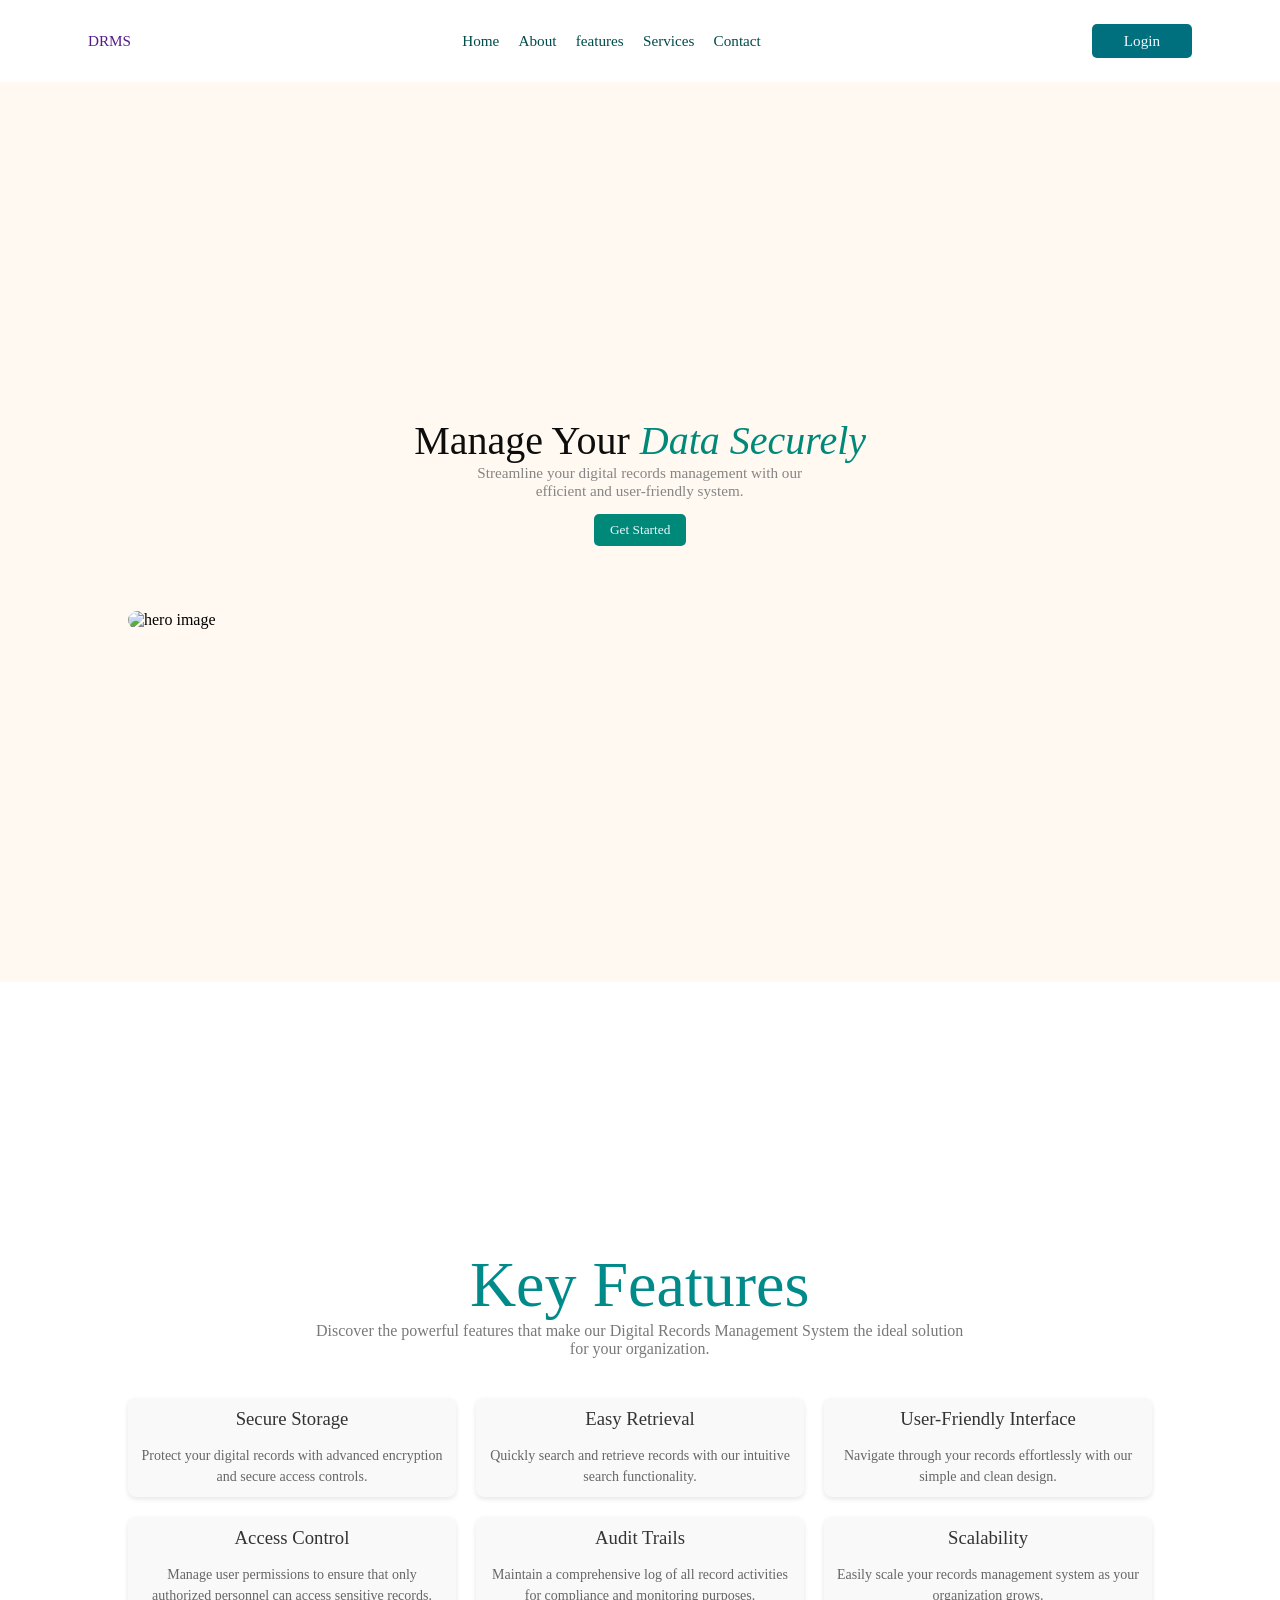
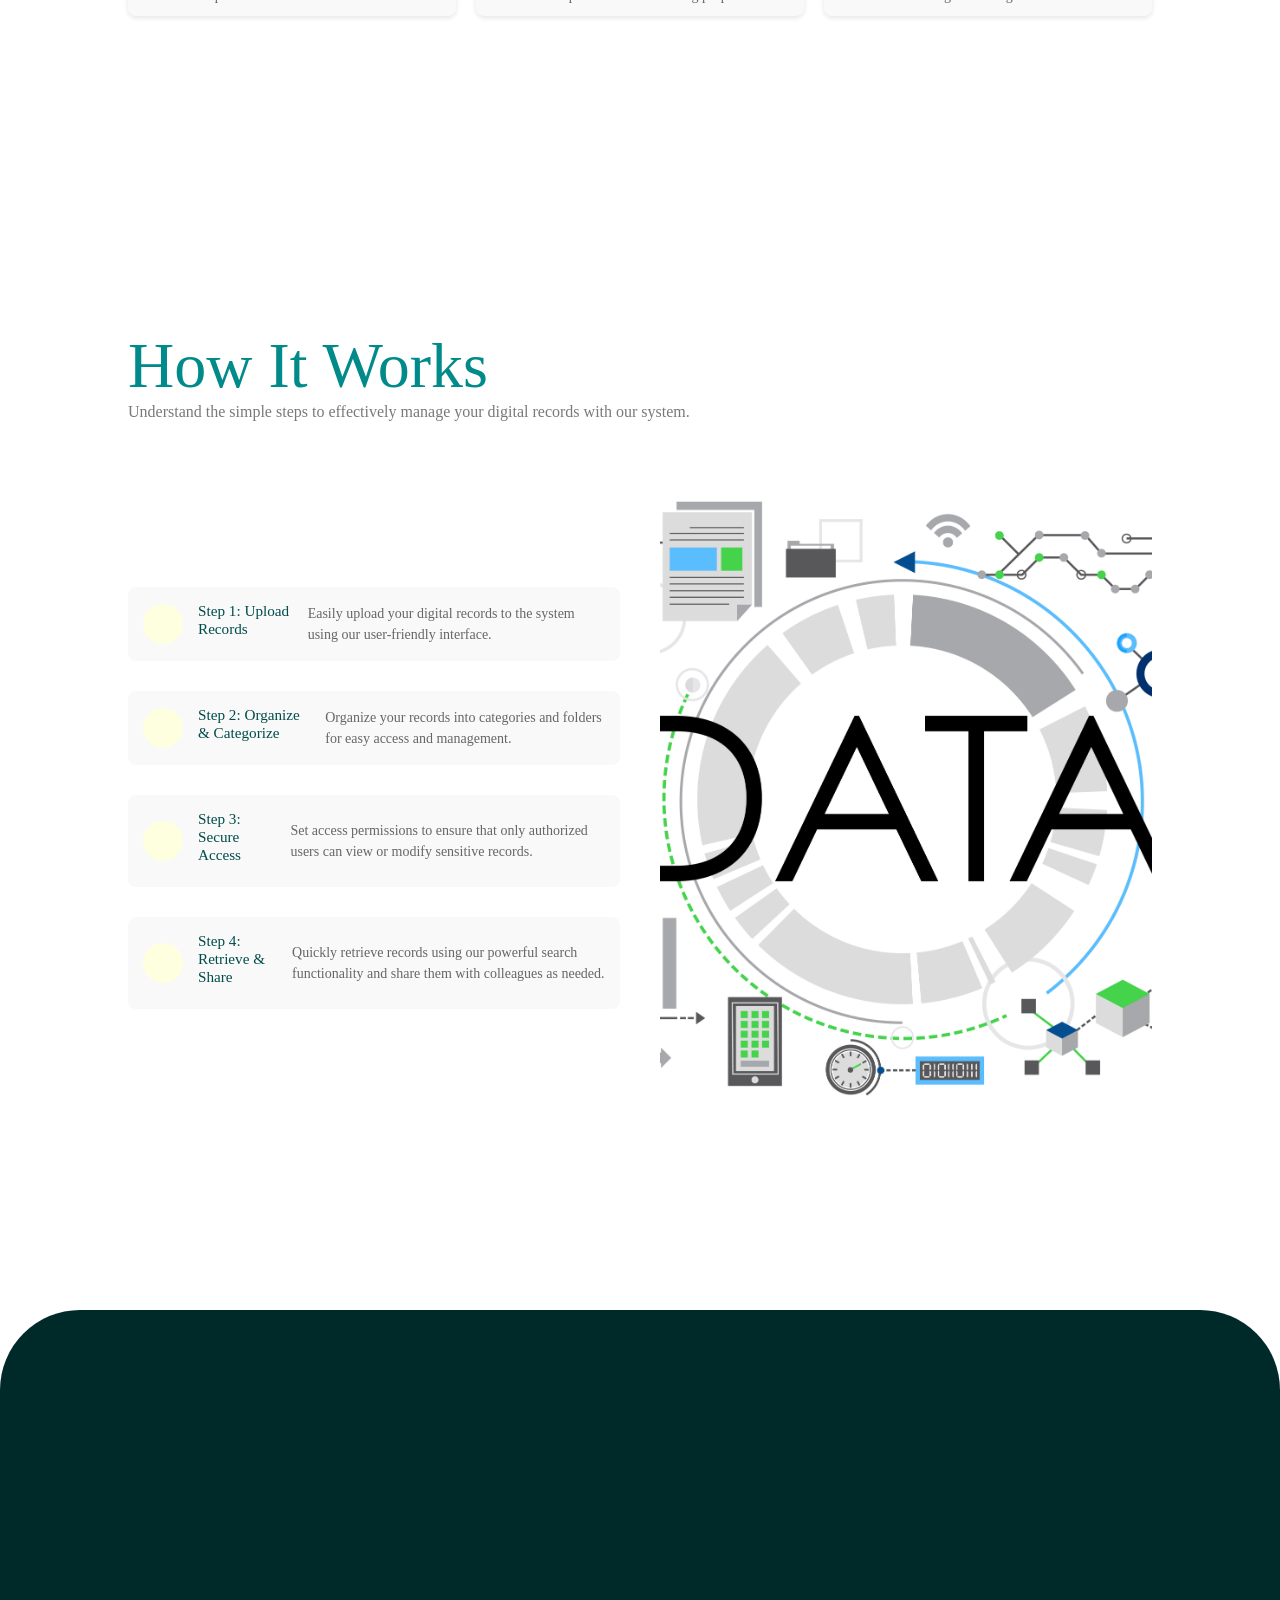
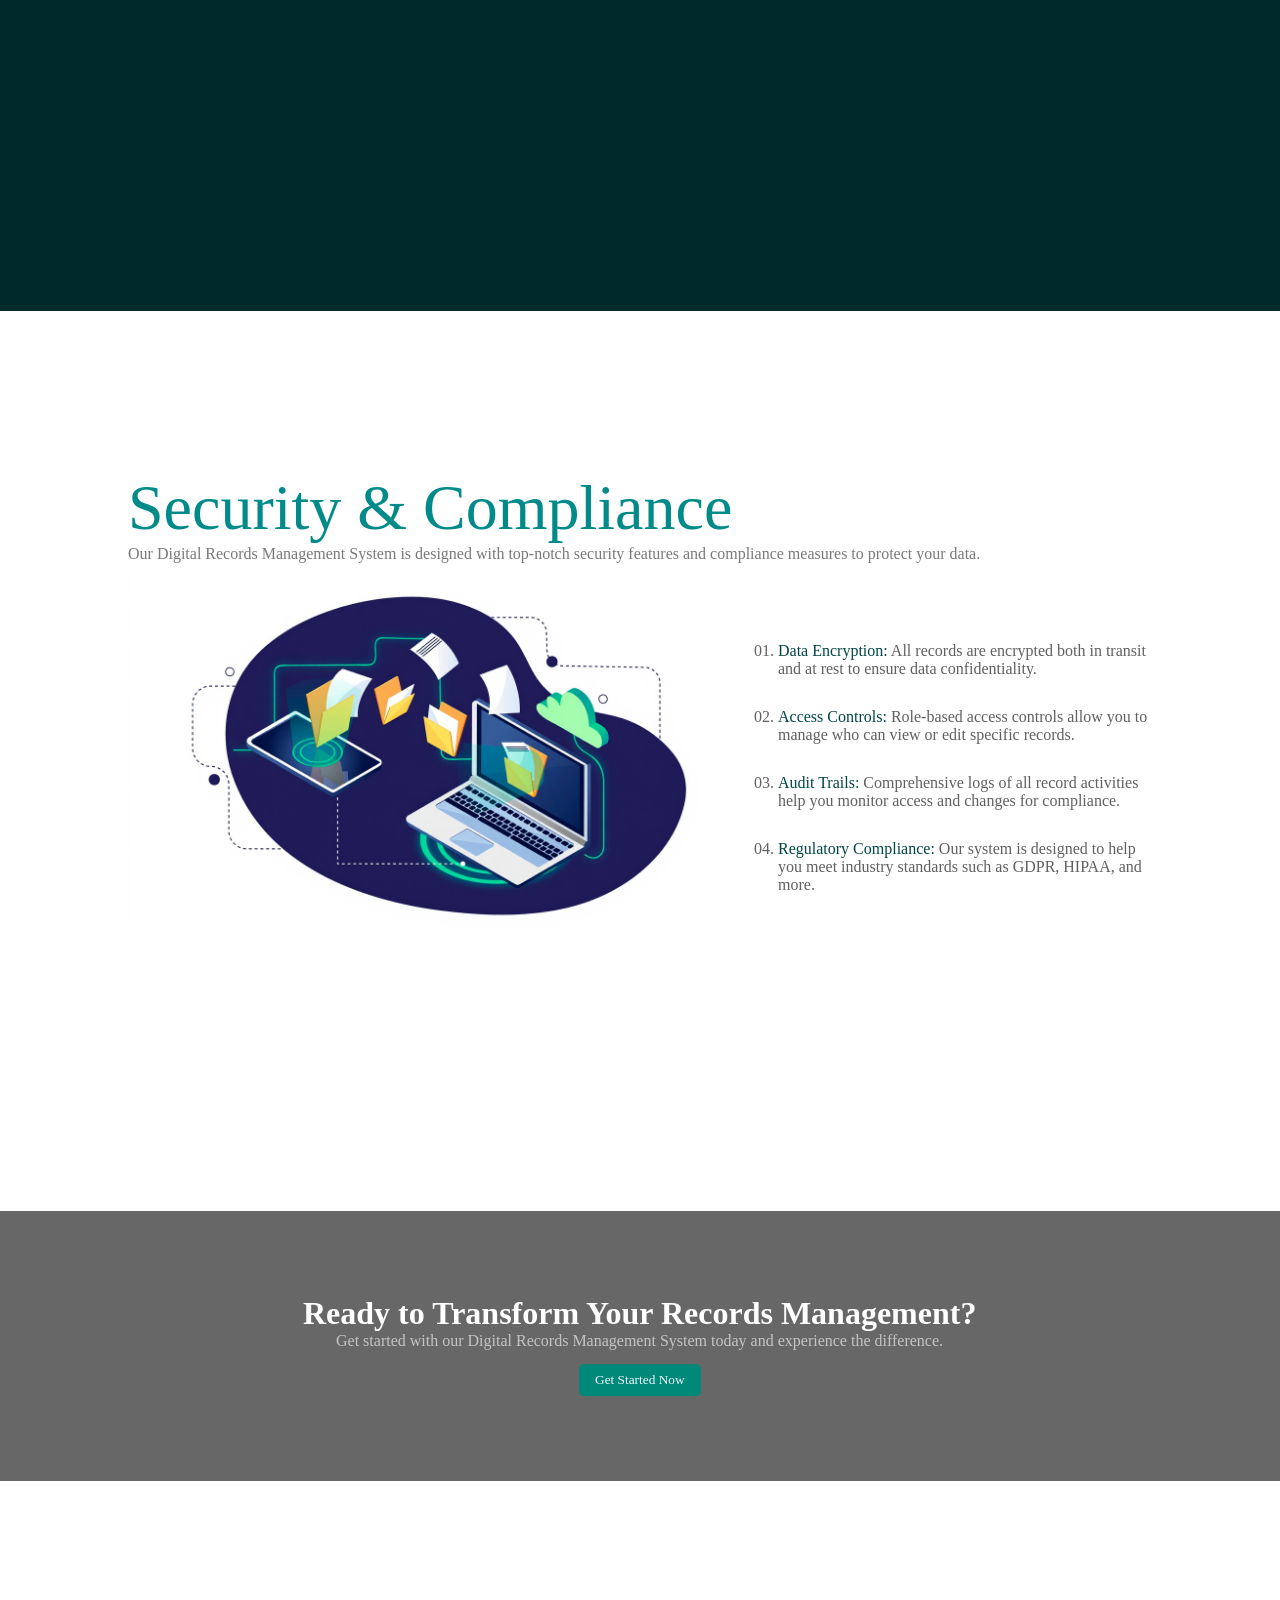
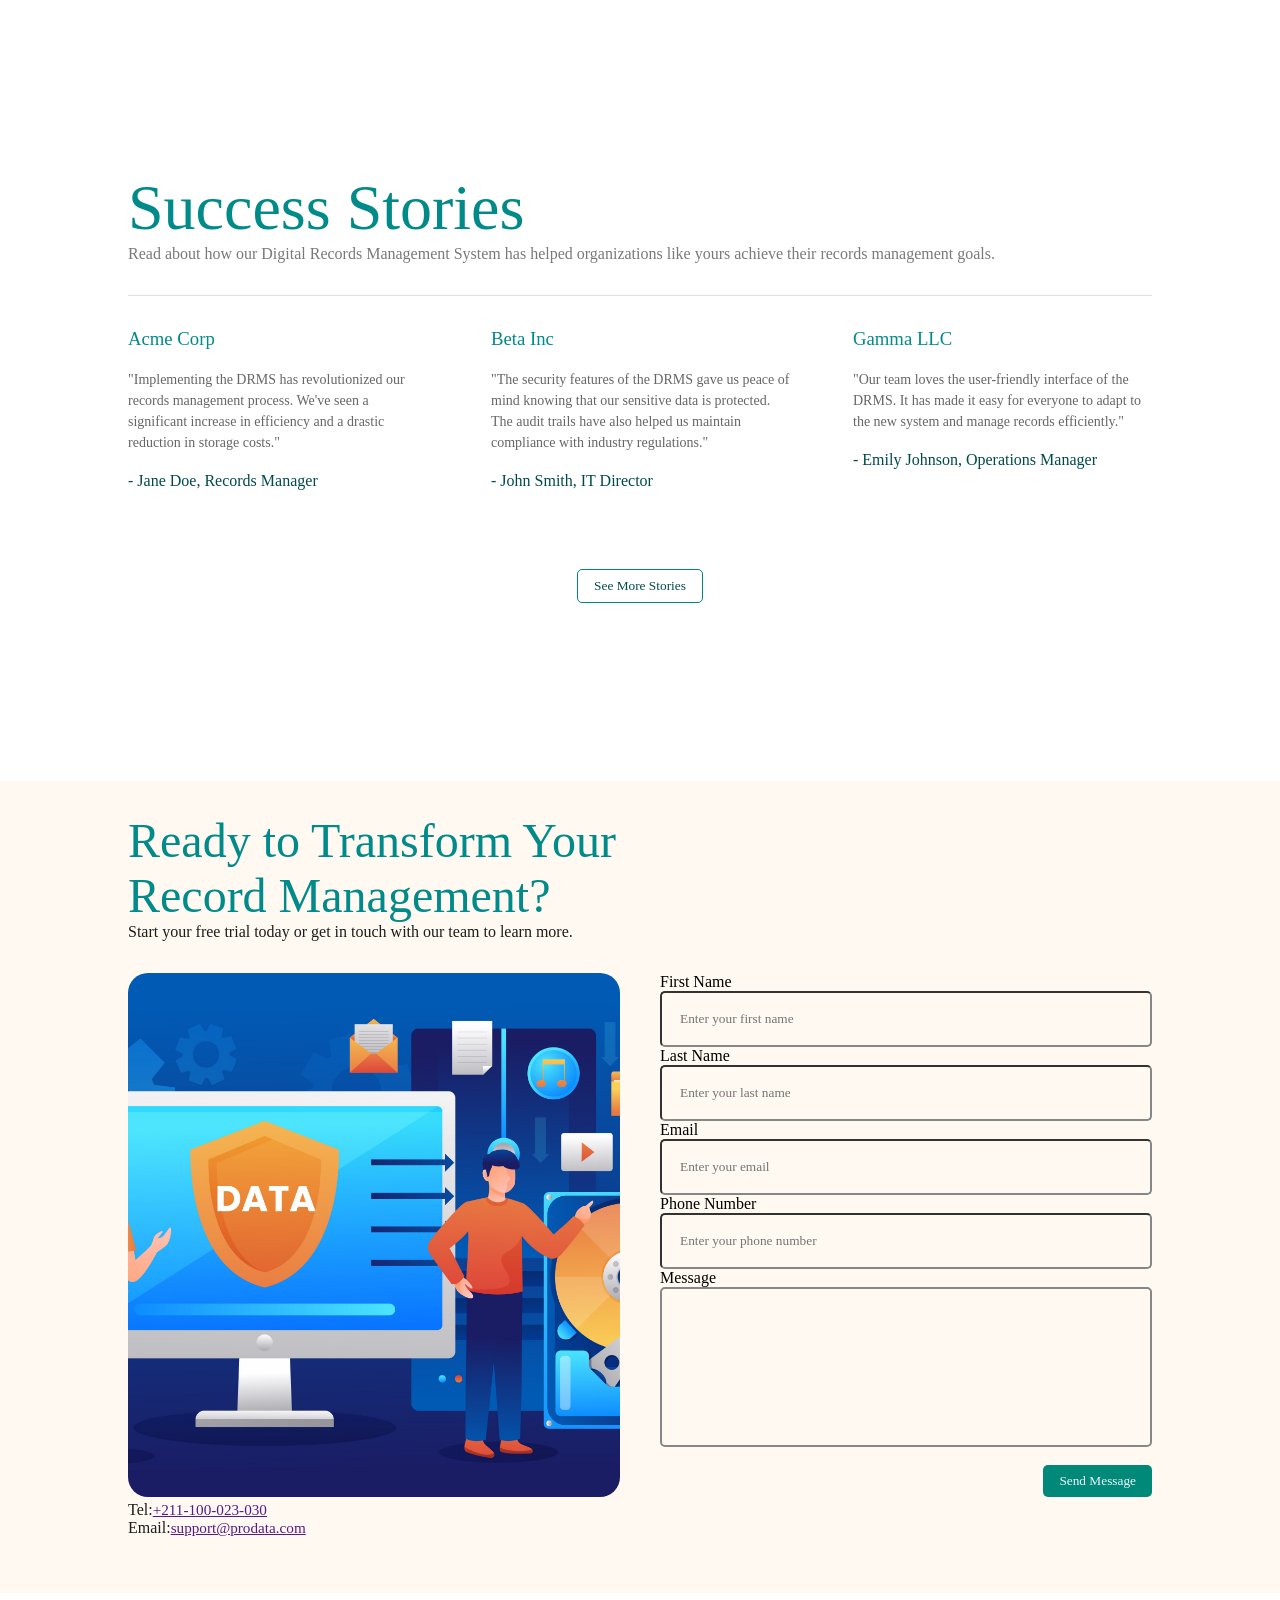
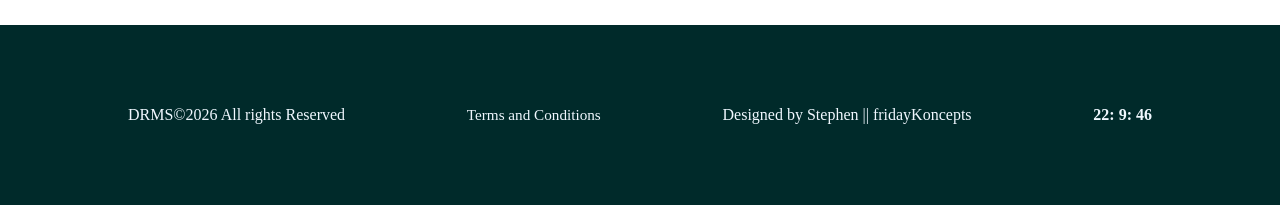
==== commit 9aecbc11: "added the footer, contact section" ====
--- a/projects/Digital_Records_Management_System/index.html
+++ b/projects/Digital_Records_Management_System/index.html
@@ -10,7 +10,7 @@
 			crossorigin="anonymous"
 			referrerpolicy="no-referrer"
 		/>
-
+		<link rel="stylesheet" href="frontend/styles/navbar.css">
 		<link rel="stylesheet" href="frontend/styles/main.css?v=2" />
 		<link rel="stylesheet" href="frontend/styles/features.css?v=2" />
 		<link
@@ -21,40 +21,50 @@
 		<link rel="stylesheet" href="frontend/styles/benefit_section.css" />
 		<link rel="stylesheet" href="frontend/styles/security_section.css" />
 		<link rel="stylesheet" href="frontend/styles/success_story_section.css" />
+		<link rel="stylesheet" href="frontend/styles/banner_section.css?v2" />
+		<link rel="stylesheet" href="frontend/styles/contact_section.css" />
+
+		<link rel="stylesheet" href="frontend/styles/footer.css" />
 		<link rel="stylesheet" href="frontend/styles/utils.css?v2" />
 		<link rel="stylesheet" href="frontend/styles/media_query.css?v2" />
 		<link rel="stylesheet" href="frontend/styles/animation.css?v2" />
-
 		<title>Digital Record Management System</title>
 	</head>
 	<body>
 		<!--start of navbar -->
-		<div class="navbar">
-			<ul class="navbar_links">
-				<li class="logo_link"><a href="">DRMS</a></li>
-				<ul class="links">
-					<li class="link" aria-details="Home navbar link">
-						<a href="#Home"></a>Home
-					</li>
-					<li class="link" aria-details="about navbar link">
-						<a href="#About"></a>About
-					</li>
-					<li class="link" aria-details="features navbar link">
-						<a href="#features"></a>features
-					</li>
-					<li class="link" aria-details="Services navbar link">
-						<a href="#Services"></a>Services
-					</li>
-					<li class="link" aria-details="Contact navbar link">
-						<a href="#Contact"></a>Contact
-					</li>
-					<li class="nav_menu"><i class="fa-solid fa-bars-staggered"></i></li>
-				</ul>
-			</ul>
-		</div>
+		<header>
+			<nav class="navbar">
+				<div class="navbar_links">
+					<div class="logo_link"><a href="">DRMS</a></div>
+					<ul class="links">
+						<li class="link" aria-details="Home navbar link">
+							<a href="#Home">Home</a>
+						</li>
+						<li class="link" aria-details="about navbar link">
+							<a href="#About">About</a>
+						</li>
+						<li class="link" aria-details="features navbar link">
+							<a href="#features">features</a>
+						</li>
+						<li class="link" aria-details="Services navbar link">
+							<a href="#Services">Services</a>
+						</li>
+						<li class="link" aria-details="Contact navbar link">
+							<a href="#Contact">Contact</a>
+						</li>
+					</ul>
+					<ul class="links">
+						<li class="link" aria-details="Contact navbar link">
+							<a class ="login-btn" href="login.html">Login</a>
+						</li>
+						<li class="nav_menu"><i class="fa-solid fa-bars-staggered"></i></li>
+					</ul>
+				</div>
+			</nav>
+		</header>
 
 		<!-- Sidebar -->
-		<div class="sidebar">
+		<aside class="sidebar">
 			<div class="sidebar_wrap">
 				<!-- Header -->
 				<div class="sidebar-header">
@@ -79,306 +89,426 @@
 						<a href="#Services">Services</a>
 					</li>
 					<li class="sidebar-link">
-						<a href="#Contact">Contact</a>
+						<a href="#contact">Contact</a>
 					</li>
 				</ul>
 			</div>
-		</div>
+		</aside>
 
 		<!--end of navbar -->
-		<!--start of hero section -->
-
-		<section class="hero_section">
-			<div class="content">
-				<h2 class="title animate toLeft">Manage Your <em>Data Securely</em></h2>
-				<p class="tagline animate toBottom">
-					Streamline your digital records management with our efficient and
-					user-friendly system.
-				</p>
-				<div class="ctn_wrapper animate toBottom">
-					<button class="ctn">Get Started</button>
-				</div>
-			</div>
-			<div class="image_wrap animate toBottom">
-				<img src="frontend/public/001.jpg" alt="hero image" />
-			</div>
-		</section>
-
-		<!--start of features -->
-		<section class="features_section section">
-			<div class="section_container">
-				<div class="features_header">
-					<h2 class="section_title animate toLeft">Key Features</h2>
-					<p class="section_subtitle animate toLeft">
-						Discover the powerful features that make our Digital Records
-						Management System the ideal solution for your organization.
+
+		<!-- main starts here -->
+		<main>
+			<!--start of hero section -->
+
+			<section class="hero_section">
+				<div class="content">
+					<h2 class="title animate toLeft">
+						Manage Your <em>Data Securely</em>
+					</h2>
+					<p class="tagline animate toBottom">
+						Streamline your digital records management with our efficient and
+						user-friendly system.
 					</p>
-				</div>
-				<div class="features_grid">
-					<div class="feature_card animate toLeft">
-						<div class="feature_icon"></div>
-						<h3 class="feature_title">Secure Storage</h3>
-						<p class="feature_description">
-							Protect your digital records with advanced encryption and secure
-							access controls.
+					<div class="ctn_wrapper animate toBottom">
+						<button class="ctn">Get Started</button>
+					</div>
+				</div>
+				<div class="image_wrap animate toBottom">
+					<img src="frontend/public/001.jpg" alt="hero image" />
+				</div>
+			</section>
+
+			<!--start of features -->
+			<section class="features_section section" id="Features">
+				<div class="section_container">
+					<div class="features_header">
+						<h2 class="section_title animate toLeft">Key Features</h2>
+						<p class="section_subtitle animate toLeft">
+							Discover the powerful features that make our Digital Records
+							Management System the ideal solution for your organization.
 						</p>
 					</div>
-					<div class="feature_card animate toLeft">
-						<div class="feature_icon"></div>
-						<h3 class="feature_title">Easy Retrieval</h3>
-						<p class="feature_description">
-							Quickly search and retrieve records with our intuitive search
-							functionality.
+					<div class="features_grid">
+						<div class="feature_card animate toLeft">
+							<div class="feature_icon"></div>
+							<h3 class="feature_title">Secure Storage</h3>
+							<p class="feature_description">
+								Protect your digital records with advanced encryption and secure
+								access controls.
+							</p>
+						</div>
+						<div class="feature_card animate toLeft">
+							<div class="feature_icon"></div>
+							<h3 class="feature_title">Easy Retrieval</h3>
+							<p class="feature_description">
+								Quickly search and retrieve records with our intuitive search
+								functionality.
+							</p>
+						</div>
+						<div class="feature_card animate toLeft">
+							<div class="feature_icon"></div>
+							<h3 class="feature_title">User-Friendly Interface</h3>
+							<p class="feature_description">
+								Navigate through your records effortlessly with our simple and
+								clean design.
+							</p>
+						</div>
+						<div class="feature_card animate toLeft">
+							<div class="feature_icon"></div>
+							<h3 class="feature_title">Access Control</h3>
+							<p class="feature_description">
+								Manage user permissions to ensure that only authorized personnel
+								can access sensitive records.
+							</p>
+						</div>
+						<div class="feature_card animate toLeft">
+							<div class="feature_icon"></div>
+							<h3 class="feature_title">Audit Trails</h3>
+							<p class="feature_description">
+								Maintain a comprehensive log of all record activities for
+								compliance and monitoring purposes.
+							</p>
+						</div>
+						<div class="feature_card animate toLeft">
+							<div class="feature_icon"></div>
+							<h3 class="feature_title">Scalability</h3>
+							<p class="feature_description">
+								Easily scale your records management system as your organization
+								grows.
+							</p>
+						</div>
+					</div>
+				</div>
+			</section>
+			<!--end of features -->
+
+			<!--start of how it works -->
+			<section class="how_it_works_section section">
+				<div class="section_container">
+					<div class="how_it_works_header">
+						<h2 class="section_title hx2">How It Works</h2>
+						<p class="section_subtitle">
+							Understand the simple steps to effectively manage your digital
+							records with our system.
 						</p>
 					</div>
-					<div class="feature_card animate toLeft">
-						<div class="feature_icon"></div>
-						<h3 class="feature_title">User-Friendly Interface</h3>
-						<p class="feature_description">
-							Navigate through your records effortlessly with our simple and
-							clean design.
-						</p>
-					</div>
-					<div class="feature_card animate toLeft">
-						<div class="feature_icon"></div>
-						<h3 class="feature_title">Access Control</h3>
-						<p class="feature_description">
-							Manage user permissions to ensure that only authorized personnel
-							can access sensitive records.
-						</p>
-					</div>
-					<div class="feature_card animate toLeft">
-						<div class="feature_icon"></div>
-						<h3 class="feature_title">Audit Trails</h3>
-						<p class="feature_description">
-							Maintain a comprehensive log of all record activities for
-							compliance and monitoring purposes.
-						</p>
-					</div>
-					<div class="feature_card animate toLeft">
-						<div class="feature_icon"></div>
-						<h3 class="feature_title">Scalability</h3>
-						<p class="feature_description">
-							Easily scale your records management system as your organization
-							grows.
-						</p>
-					</div>
-				</div>
-			</div>
-		</section>
-		<!--end of features -->
-
-		<!--start of how it works -->
-		<section class="how_it_works_section section">
-			<div class="section_container">
-				<div class="how_it_works_header">
-					<h2 class="section_title">How It Works</h2>
-					<p class="section_subtitle">
-						Understand the simple steps to effectively manage your digital
-						records with our system.
-					</p>
-				</div>
-				<div class="section_content_wrap">
-					<div class="how_it_works_steps">
-						<div class="step_card">
-							<div class="step_icon">
-								<i class="fas fa-upload"></i>
-							</div>
-							<h3 class="step_title">Step 1: Upload Records</h3>
-							<p class="step_description">
-								Easily upload your digital records to the system using our
-								user-friendly interface.
-							</p>
-						</div>
-						<div class="step_card">
-							<div class="step_icon">
-								<i class="fas fa-folder-open"></i>
-							</div>
-							<h3 class="step_title">Step 2: Organize & Categorize</h3>
-							<p class="step_description">
-								Organize your records into categories and folders for easy
-								access and management.
-							</p>
-						</div>
-						<div class="step_card">
-							<div class="step_icon">
-								<i class="fas fa-lock"></i>
-							</div>
-							<h3 class="step_title">Step 3: Secure Access</h3>
-							<p class="step_description">
-								Set access permissions to ensure that only authorized users can
-								view or modify sensitive records.
-							</p>
-						</div>
-						<div class="step_card">
-							<div class="step_icon">
-								<i class="fas fa-search"></i>
-							</div>
-							<h3 class="step_title">Step 4: Retrieve & Share</h3>
-							<p class="step_description">
-								Quickly retrieve records using our powerful search functionality
-								and share them with colleagues as needed.
-							</p>
-						</div>
-					</div>
-					<div class="image_warp">
-						<img src="frontend/public/0007.jpg" alt="features image" />
-					</div>
-				</div>
-			</div>
-		</section>
-		<!--end of how it works -->
-		<!--start of Benefits Section -->
-		<section class="benefits_section section">
-			<div class="centering_wrapper">
-				<div class="section_container margin-top">
-					<div class="benefits_header">
-						<h2 class="section_title animate toLeft hx3">
-							Benefits of Using DRMS
+					<div class="section_content_wrap">
+						<div class="how_it_works_steps">
+							<div class="step_card">
+								<div class="step_icon">
+									<i class="fas fa-upload"></i>
+								</div>
+								<h3 class="step_title">Step 1: Upload Records</h3>
+								<p class="step_description">
+									Easily upload your digital records to the system using our
+									user-friendly interface.
+								</p>
+							</div>
+							<div class="step_card">
+								<div class="step_icon">
+									<i class="fas fa-folder-open"></i>
+								</div>
+								<h3 class="step_title">Step 2: Organize & Categorize</h3>
+								<p class="step_description">
+									Organize your records into categories and folders for easy
+									access and management.
+								</p>
+							</div>
+							<div class="step_card">
+								<div class="step_icon">
+									<i class="fas fa-lock"></i>
+								</div>
+								<h3 class="step_title">Step 3: Secure Access</h3>
+								<p class="step_description">
+									Set access permissions to ensure that only authorized users
+									can view or modify sensitive records.
+								</p>
+							</div>
+							<div class="step_card">
+								<div class="step_icon">
+									<i class="fas fa-search"></i>
+								</div>
+								<h3 class="step_title">Step 4: Retrieve & Share</h3>
+								<p class="step_description">
+									Quickly retrieve records using our powerful search
+									functionality and share them with colleagues as needed.
+								</p>
+							</div>
+						</div>
+						<div class="image_warp">
+							<img src="frontend/public/0007.jpg" alt="features image" />
+						</div>
+					</div>
+				</div>
+			</section>
+			<!--end of how it works -->
+			<!--start of Benefits Section -->
+			<section class="benefits_section section">
+				<div class="centering_wrapper">
+					<div class="section_container margin-top">
+						<div class="benefits_header">
+							<h2 class="section_title animate toLeft hx3">
+								Benefits of Using DRMS
+							</h2>
+							<p class="section_subtitle animate toLeft">
+								Experience the numerous advantages of implementing our Digital
+								Records Management System in your organization.
+							</p>
+						</div>
+						<div class="benefit-images-grid">
+							<div class="benefit-image animate toBottom">
+								<div class="benefits_grid">
+									<div class="benefit_card animate toLeft">
+										<h3 class="benefit_title">Improved Efficiency</h3>
+										<p class="description">
+											Streamline your records management processes, saving time
+											and resources.
+										</p>
+									</div>
+									<div class="benefit_card animate toLeft">
+										<h3 class="benefit_title">Enhanced Security</h3>
+										<p class="description">
+											Safeguard your sensitive information with robust security
+											measures.
+										</p>
+									</div>
+								</div>
+								<img src="frontend/public/002.jpg" alt="benefit image" />
+							</div>
+							<div class="benefit-image animate toBottom">
+								<img src="frontend/public/003.jpg" alt="benefit image" />
+								<div class="benefits_grid">
+									<div class="benefit_card animate toLeft">
+										<h3 class="benefit_title">Cost Savings</h3>
+										<p class="description">
+											Reduce costs associated with physical storage and manual
+											record management.
+										</p>
+									</div>
+									<div class="benefit_card animate toLeft">
+										<h3 class="benefit_title">Regulatory Compliance</h3>
+										<p class="description">
+											Easily maintain compliance with industry regulations and
+											standards.
+										</p>
+									</div>
+								</div>
+							</div>
+						</div>
+					</div>
+				</div>
+			</section>
+			<!--end of Benefits Section -->
+
+			<!--start of Security & Compliance Section -->
+			<section class="security_section section">
+				<div class="section_container">
+					<div class="security_header">
+						<h2 class="section_title animate toLeft hx2">
+							Security & Compliance
 						</h2>
 						<p class="section_subtitle animate toLeft">
-							Experience the numerous advantages of implementing our Digital
-							Records Management System in your organization.
+							Our Digital Records Management System is designed with top-notch
+							security features and compliance measures to protect your data.
 						</p>
 					</div>
-					<div class="benefit-images-grid">
-						<div class="benefit-image animate toBottom">
-							<div class="benefits_grid">
-								<div class="benefit_card animate toLeft">
-									<h3 class="benefit_title">Improved Efficiency</h3>
-									<p class="description">
-										Streamline your records management processes, saving time
-										and resources.
-									</p>
-								</div>
-								<div class="benefit_card animate toLeft">
-									<h3 class="benefit_title">Enhanced Security</h3>
-									<p class="description">
-										Safeguard your sensitive information with robust security
-										measures.
-									</p>
-								</div>
-
-							</div>
-							<img src="frontend/public/002.jpg" alt="benefit image" />
-						</div>
-						<div class="benefit-image animate toBottom">
-							<img src="frontend/public/003.jpg" alt="benefit image" />
-							<div class="benefits_grid">
-								
-								<div class="benefit_card animate toLeft">
-									<h3 class="benefit_title">Cost Savings</h3>
-									<p class="description">
-										Reduce costs associated with physical storage and manual
-										record management.
-									</p>
-								</div>
-								<div class="benefit_card animate toLeft">
-									<h3 class="benefit_title">Regulatory Compliance</h3>
-									<p class="description">
-										Easily maintain compliance with industry regulations and
-										standards.
-									</p>
-								</div>
-							</div>
-						</div>
-					</div>
+					<div class="security_content_wrap">
+						<div class="security_image_wrap animate toBottom">
+							<img src="frontend/public/005.png" alt="security image" />
+						</div>
+						<div class="security_details animate toBottom">
+							<ul class="security_list">
+								<li class="security_item">
+									<strong>Data Encryption:</strong> All records are encrypted
+									both in transit and at rest to ensure data confidentiality.
+								</li>
+								<li class="security_item">
+									<strong>Access Controls:</strong> Role-based access controls
+									allow you to manage who can view or edit specific records.
+								</li>
+								<li class="security_item">
+									<strong>Audit Trails:</strong> Comprehensive logs of all
+									record activities help you monitor access and changes for
+									compliance.
+								</li>
+								<li class="security_item">
+									<strong>Regulatory Compliance:</strong> Our system is designed
+									to help you meet industry standards such as GDPR, HIPAA, and
+									more.
+								</li>
+							</ul>
+						</div>
+					</div>
+				</div>
+			</section>
+			<!--end of Security & Compliance Section -->
+
+			<!--start of banner -->
+			<section class="banner_section">
+				<div class="filter"></div>
+				<div class="banner_content">
+					<h2 class="banner_subtitle animate toLeft">
+						Ready to Transform Your Records Management?
+					</h2>
+					<p class="banner_description animate toLeft">
+						Get started with our Digital Records Management System today and
+						experience the difference.
+					</p>
+					<div class="banner_ctn_wrapper animate toBottom">
+						<button class="banner_ctn ctn">Get Started Now</button>
+					</div>
+				</div>
+			</section>
+			<!--end of banner -->
+
+			<!--start of Success Stories Section -->
+			<section class="success_stories_section section">
+				<div class="section_container success_stories_container">
+					<div class="success_stories_header">
+						<h2 class="section_title animate toLeft hx2">Success Stories</h2>
+						<p class="section_subtitle animate toLeft">
+							Read about how our Digital Records Management System has helped
+							organizations like yours achieve their records management goals.
+						</p>
+					</div>
+					<div class="success_stories_grid">
+						<div class="story_card animate toLeft">
+							<h3 class="story_title">Acme Corp</h3>
+							<p class="step_description">
+								"Implementing the DRMS has revolutionized our records management
+								process. We've seen a significant increase in efficiency and a
+								drastic reduction in storage costs."
+							</p>
+							<p class="story_author">- Jane Doe, Records Manager</p>
+						</div>
+						<div class="story_card animate toLeft">
+							<h3 class="story_title">Beta Inc</h3>
+							<p class="step_description">
+								"The security features of the DRMS gave us peace of mind knowing
+								that our sensitive data is protected. The audit trails have also
+								helped us maintain compliance with industry regulations."
+							</p>
+							<p class="story_author">- John Smith, IT Director</p>
+						</div>
+						<div class="story_card animate toLeft">
+							<h3 class="story_title">Gamma LLC</h3>
+							<p class="step_description">
+								"Our team loves the user-friendly interface of the DRMS. It has
+								made it easy for everyone to adapt to the new system and manage
+								records efficiently."
+							</p>
+							<p class="story_author">- Emily Johnson, Operations Manager</p>
+						</div>
+					</div>
+					<div class="btn_wrap">
+						<button class="btn">See More Stories</button>
+					</div>
+				</div>
+			</section>
+			<!--end of Success Stories Section -->
+
+			<!--start of contact us -->
+			<section class="contact_section" id="contact">
+				<div class="section_container">
+					<div class="form_header">
+						<h2 class="section_subtitle hx1">
+							Ready to Transform Your Record Management?
+						</h2>
+						<p>
+							Start your free trial today or get in touch with our team to learn
+							more.
+						</p>
+					</div>
+					<div class="section_grid">
+						<div>
+							<img src="frontend/public/000011.jpg" alt="" />
+							<div class="contact_info">
+								<p>Tel:<a href="">+211-100-023-030</a></p>
+								<p>Email:<a href="">support@prodata.com</a></p>
+							</div>
+						</div>
+						<div class="form_wrap">
+							<form action="">
+								<div class="input_controls">
+									<label for="firstname">First Name</label>
+									<input
+										type="text"
+										class="input_field"
+										name="firstName"
+										placeholder="Enter your first name"
+									/>
+								</div>
+								<div class="input_controls">
+									<label for="lastname">Last Name</label>
+									<input
+										type="text"
+										class="input_field"
+										name="lastName"
+										placeholder="Enter your last name"
+									/>
+								</div>
+								<div class="input_controls">
+									<label for="email">Email</label>
+									<input
+										type="email"
+										class="input_field"
+										name="email"
+										placeholder="Enter your email"
+									/>
+								</div>
+								<div class="input_controls">
+									<label for="phone">Phone Number</label>
+									<input
+										type="tel"
+										class="input_field"
+										name="phone"
+										placeholder="Enter your phone number"
+									/>
+								</div>
+								<div class="input_controls">
+									<label for="message">Message</label>
+									<textarea name="message" id="messageBox"></textarea>
+								</div>
+								<div class="btn_wrapper">
+									<button class="submit_btn">Send Message</button>
+								</div>
+							</form>
+						</div>
+					</div>
+				</div>
+			</section>
+
+			<!--end of contact us -->
+		</main>
+		<!-- main ends here -->
+
+		<!---------footer------->
+		<footer class="footer_section">
+			<div class="footer_container">
+				<div class="footer_flex">
+					<p class="footer_item">
+						DRMS&copy;<span class="date"></span> All rights Reserved
+					</p>
+					<p class="footer_item">
+						<a href="terms.html">Terms and Conditions</a>
+					</p>
+					<p class="footer_item">Designed by Stephen || fridayKoncepts</p>
+					<p class="footer_item">
+						<strong>
+							<span class="hour"></span>: <span class="minutes"></span>:
+							<span class="seconds"></span>
+						</strong>
+					</p>
 				</div>
 			</div>
-		</section>
-		<!--end of Benefits Section -->
-		<!--start of Security & Compliance Section -->
-		<section class="security_section section">
-			<div class="section_container">
-				<div class="security_header">
-					<h2 class="section_title animate toLeft hx2">
-						Security & Compliance
-					</h2>
-					<p class="section_subtitle animate toLeft">
-						Our Digital Records Management System is designed with top-notch
-						security features and compliance measures to protect your data.
-					</p>
-				</div>
-				<div class="security_content_wrap">
-					<div class="security_image_wrap animate toBottom">
-						<img src="frontend/public/005.png" alt="security image" />
-					</div>
-					<div class="security_details animate toBottom">
-						<ul class="security_list">
-							<li class="security_item">
-								<strong>Data Encryption:</strong> All records are encrypted both
-								in transit and at rest to ensure data confidentiality.
-							</li>
-							<li class="security_item">
-								<strong>Access Controls:</strong> Role-based access controls
-								allow you to manage who can view or edit specific records.
-							</li>
-							<li class="security_item">
-								<strong>Audit Trails:</strong> Comprehensive logs of all record
-								activities help you monitor access and changes for compliance.
-							</li>
-							<li class="security_item">
-								<strong>Regulatory Compliance:</strong> Our system is designed to
-								help you meet industry standards such as GDPR, HIPAA, and more.
-							</li>
-						</ul>
-					</div>
-				</div>
-			</div>
-		</section>
-		<!--end of Security & Compliance Section -->
-		<!--start of Success Stories Section -->
-		<section class="success_stories_section section">
-			<div class="section_container success_stories_container">
-				<div class="success_stories_header">
-					<h2 class="section_title animate toLeft hx2">Success Stories</h2>
-					<p class="section_subtitle animate toLeft">
-						Read about how our Digital Records Management System has helped
-						organizations like yours achieve their records management goals.
-					</p>
-				</div>
-				<div class="success_stories_grid">
-					<div class="story_card animate toLeft">
-						<h3 class="story_title">Acme Corp</h3>
-						<p class="story_description">
-							"Implementing the DRMS has revolutionized our records management
-							process. We've seen a significant increase in efficiency and a
-							drastic reduction in storage costs."
-						</p>
-						<p class="story_author">- Jane Doe, Records Manager</p>
-					</div>
-					<div class="story_card animate toLeft">
-						<h3 class="story_title">Beta Inc</h3>
-						<p class="story_description">
-							"The security features of the DRMS gave us peace of mind knowing
-							that our sensitive data is protected. The audit trails have also
-							helped us maintain compliance with industry regulations."
-						</p>
-						<p class="story_author">- John Smith, IT Director</p>
-					</div>
-					<div class="story_card animate toLeft">
-						<h3 class="story_title">Gamma LLC</h3>
-						<p class="story_description">
-							"Our team loves the user-friendly interface of the DRMS. It has
-							made it easy for everyone to adapt to the new system and manage
-							records efficiently."
-						</p>
-						<p class="story_author">- Emily Johnson, Operations Manager</p>
-					</div>
-				</div>
-			</div>
-		</section>
-		<!--end of Success Stories Section -->
-		<!--start of navbar -->
-
-		<!--end of navbar -->
-		<!--start of navbar -->
-
-		<!--end of navbar -->
+		</footer>
+		<!---------footer End-------------->
 
 		<!-- scripts -->
 		<script src="frontend/js/navbar.js"></script>
 		<script src="frontend/js/sidebar.js"></script>
 		<script src="frontend/js/animations.js"></script>
+		<script src="frontend/js/footerdate.js"></script>
 	</body>
 </html>
--- a/projects/Digital_Records_Management_System/frontend/styles/navbar.css
+++ b/projects/Digital_Records_Management_System/frontend/styles/navbar.css
@@ -0,0 +1,129 @@
+/* navbar */
+.navbar{
+    width: 80%;
+    padding: 1.5rem;
+    margin: 0 auto;
+}
+.navbar_links{
+    display:flex;
+    justify-content: space-between;
+    align-items: center;
+    list-style: none;
+}
+
+.links{
+    display: flex;
+    gap: 1.2rem;
+    list-style: none;
+}
+
+.link a,.logo_link a{
+    text-decoration: none;
+}
+
+.link a{
+    cursor: pointer;
+    transition: 0.5s ease all;
+}
+.link a:not(.login-btn){
+    color:var(--link-color);
+    /* hover state */
+    &:hover{
+        color:var(--hovered-link-color)
+    }
+}
+.login-btn{
+    border-radius: 5px;
+    display: inline-block;
+    width: 100px;
+    padding: 8px 16px;
+    background-color: rgb(0, 112, 126);
+    color: aliceblue;
+    text-align: center;
+
+    /* hover state */
+    &:hover{
+        background-color: rgb(1, 128, 145);
+
+    }
+}
+.active_link{
+    color: var(--isActive-link-color);
+}
+
+.sectionActive{
+    display: block;
+}
+.nav_menu i{
+    cursor: pointer;
+}
+
+/* .nav_menu{
+    display: none;
+} */
+
+
+/* sidebar */
+
+.sidebar{
+    width: 300px;
+    height: 100vh;
+    position: fixed;
+    top: 0;
+    left: 0;
+    background: var(--btn-bg);
+    z-index: 999;
+    list-style: none;
+
+    /* sidebar effect */
+    transform: translateX(-100%);
+    transition: transform 0.4s ease-in-out;
+
+    /* keep visible for animation */
+    display: block;
+}
+.sidebar.active{
+    transform: translateX(0);
+}
+
+.sidebar_wrap{
+    padding: 1.5rem;
+    display: flex;
+    flex-direction: column;
+    gap: 2rem;
+}
+.sidebar-links{
+    list-style: none;
+    display: flex;
+    flex-direction: column;
+    gap: 1.2rem;
+}
+.sidebar-link a{
+    text-decoration: none;
+}
+
+.sidebar-link a,.close-sidebar{
+    color: aliceblue;
+    transition: 0.5s ease all;
+    cursor: pointer;
+
+    &:hover{
+        color: rgb(255, 247, 172);
+    }
+}
+
+
+.sidebar-header{
+    display:flex;
+    justify-content: space-between;
+    align-items: center;
+    list-style: none;
+}
+.sidebar-header a{
+    text-decoration: none;
+    color: var(--text-color3);
+    /* color:red; */
+}
+body.sidebar-open {
+    overflow: hidden;
+}
--- a/projects/Digital_Records_Management_System/frontend/styles/main.css
+++ b/projects/Digital_Records_Management_System/frontend/styles/main.css
@@ -13,121 +13,6 @@
     height: 100vh;
 }
 
-/* navbar */
-.navbar{
-    width: 80%;
-    padding: 1.5rem;
-    margin: 0 auto;
-}
-.navbar_links{
-    display:flex;
-    justify-content: space-between;
-    align-items: center;
-    list-style: none;
-}
-
-.links{
-    display: flex;
-    gap: 1.2rem;
-    list-style: none;
-}
-
-.link a,.logo_link a{
-    text-decoration: none;
-    color:var(--link-color);
-}
-
-.link{
-    cursor: pointer;
-    transition: 0.5s ease all;
-    color:var(--link-color);
-    
-    /* hover state */
-    &:hover{
-        color:var(--hovered-link-color)
-    }
-}
-
-.active_link{
-    color: var(--isActive-link-color);
-}
-
-.sectionActive{
-    display: block;
-}
-.nav_menu i{
-    cursor: pointer;
-}
-
-/* .nav_menu{
-    display: none;
-} */
-
-
-/* sidebar */
-
-.sidebar{
-    width: 300px;
-    height: 100vh;
-    position: fixed;
-    top: 0;
-    left: 0;
-    background: var(--btn-bg);
-    z-index: 999;
-    list-style: none;
-
-    /* sidebar effect */
-    transform: translateX(-100%);
-    transition: transform 0.4s ease-in-out;
-
-    /* keep visible for animation */
-    display: block;
-}
-.sidebar.active{
-    transform: translateX(0);
-}
-
-.sidebar_wrap{
-    padding: 1.5rem;
-    display: flex;
-    flex-direction: column;
-    gap: 2rem;
-}
-.sidebar-links{
-    list-style: none;
-    display: flex;
-    flex-direction: column;
-    gap: 1.2rem;
-}
-.sidebar-link a{
-    text-decoration: none;
-}
-
-.sidebar-link a,.close-sidebar{
-    color: aliceblue;
-    transition: 0.5s ease all;
-    cursor: pointer;
-
-    &:hover{
-        color: rgb(255, 247, 172);
-    }
-}
-
-
-.sidebar-header{
-    display:flex;
-    justify-content: space-between;
-    align-items: center;
-    list-style: none;
-}
-.sidebar-header a{
-    text-decoration: none;
-    color: var(--text-color3);
-    /* color:red; */
-}
-body.sidebar-open {
-    overflow: hidden;
-}
 
 /* =========================
    MEDIA QUERIES
--- a/projects/Digital_Records_Management_System/frontend/styles/how_it_works_section.css
+++ b/projects/Digital_Records_Management_System/frontend/styles/how_it_works_section.css
@@ -42,11 +42,7 @@
     color: var(--headline-color);
     font-weight: 400;
 }
-.step_card p{
-    color: #666;
-    font-size: 14px;
-    line-height: 1.5;
-}
+
 .image_warp{
     flex: 1;
     height: 75vh;
@@ -58,7 +54,7 @@
     /* box-shadow: 0 2px 5px rgba(0,0,0,0.1); */
 }
 .how_it_works_header{
-    text-align: center;
+    text-align: start;
     margin-bottom: 40px;
 }
 
--- a/projects/Digital_Records_Management_System/frontend/styles/hero_section.css
+++ b/projects/Digital_Records_Management_System/frontend/styles/hero_section.css
@@ -44,20 +44,7 @@
 .title em {
 	color: var(--emphasize_color);
 }
-.ctn {
-	padding: 8px 16px;
-	background-color: var(--btn-bg);
-	border: none;
-	border-radius: 5px;
-	margin-top: 0.9rem;
-	color: var(--btn-color);
-	cursor: pointer;
-	transition: 0.5s ease all;
 
-	&:hover {
-		background-color: var(--hovered-link-color);
-	}
-}
 
 /* =========================
    MEDIA QUERIES
--- a/projects/Digital_Records_Management_System/frontend/styles/security_section.css
+++ b/projects/Digital_Records_Management_System/frontend/styles/security_section.css
@@ -14,9 +14,13 @@
     flex-direction: column;
     gap: 30px;
     flex: 1;
-list-style: decimal-leading-zero;
+    list-style: decimal-leading-zero;
 }
 
 .security_item{
     color: #616060;
+}
+.security_item strong{
+    font-weight: 400;
+    color: rgb(0, 69, 69);
 }
--- a/projects/Digital_Records_Management_System/frontend/styles/success_story_section.css
+++ b/projects/Digital_Records_Management_System/frontend/styles/success_story_section.css
@@ -2,7 +2,7 @@
     display: flex;
     align-items: center;
     justify-content: center;
-    height: fit-content;
+    height: 100vh;
     /* background-color: rgb(0, 42, 42); */
 }
 .success_stories_container{
@@ -10,6 +10,7 @@
     flex-direction: column;
     gap: 2rem;
     margin-top: 10rem;
+    padding-bottom: 3rem;
 }
 .success_stories_grid{
     display: grid;
@@ -21,4 +22,18 @@
 }
 .image_wrapper{
     width: 100%;
+}
+
+.story_card {
+    display: flex;
+    flex-direction: column;
+    gap: 1.2rem;
+}
+.story_author{
+    color: rgb(0, 74, 74);
+}
+.btn_wrap{
+    display: flex;
+    justify-content: center;
+    align-items: center;
 }
--- a/projects/Digital_Records_Management_System/frontend/styles/banner_section.css
+++ b/projects/Digital_Records_Management_System/frontend/styles/banner_section.css
@@ -0,0 +1,41 @@
+.banner_section{
+    width: 100%;
+    height: 30vh;
+    background: url('../public/002.jpg');
+    background-size: cover;
+    background-position: center;
+    background-repeat: no-repeat;
+    position: relative;
+    z-index: 2;
+}
+
+.banner_content{
+    width: 80%;
+    display: flex;
+    justify-content: center;
+    align-items: center;
+    flex-direction: column;
+    z-index: 4;
+    position: absolute;
+    top: 50%;
+    left: 50%;
+    transform: translate(-50%,-50%);
+}
+.filter{
+    position: absolute;
+    background-color: rgba(0, 0, 0, 0.596);
+    width:100%;
+    height:100%;
+    z-index: 3;
+    top: 0;
+}
+.banner_subtitle{
+    font-size: 2rem;
+    color: rgb(255, 255, 255);
+    text-align: center;
+}
+
+.banner_description{
+    color: rgb(196, 196, 196);
+}
+
--- a/projects/Digital_Records_Management_System/frontend/styles/contact_section.css
+++ b/projects/Digital_Records_Management_System/frontend/styles/contact_section.css
@@ -0,0 +1,36 @@
+
+.contact_section{
+    width: 100%;
+    height: fit-content;
+    display: flex;
+    justify-content: center;
+    align-items: center;
+    background-color: var(--color-surface);
+    padding-bottom: 6rem;
+    padding-top: 2rem;
+}
+.section_grid{
+    display: grid;
+    grid-template-columns: repeat(2,1fr);
+    gap: 2.5rem;
+}
+.form_header{
+    margin-bottom: 2rem;
+}
+.input_field,#messageBox{
+    width: 100%;
+    padding: 18px;
+    border-width: 2px;
+    border-color: rgb(135, 135, 135);
+    border-radius: 5px;
+    background: transparent;
+}
+
+#messageBox{
+    height:  10rem;
+    resize: none;
+}
+.btn_wrapper{
+    display: flex;
+    justify-content: end;
+}
--- a/projects/Digital_Records_Management_System/frontend/styles/footer.css
+++ b/projects/Digital_Records_Management_System/frontend/styles/footer.css
@@ -0,0 +1,27 @@
+.footer_section{
+    width: 100%;
+    height: 20vh;
+    background-color:rgb(0, 42, 42);
+    margin-top: 2rem;
+    display: flex;
+    justify-content: center;
+    align-items: center;
+}
+
+.footer_item{
+    color: aliceblue;
+}
+.footer_item a{
+    text-decoration: none;
+    color: aliceblue;
+}
+.footer_container{
+    height: inherit;
+    width: 80%;
+}
+.footer_flex{
+    display: flex;
+    justify-content: space-between;
+    align-items: center;
+    height: inherit;
+}
--- a/projects/Digital_Records_Management_System/frontend/styles/utils.css
+++ b/projects/Digital_Records_Management_System/frontend/styles/utils.css
@@ -9,7 +9,8 @@
   --color-success: #22c55e;
   --color-warning: #f97316;
   --color-bg: #ffffff;
-  --color-surface:rgb(244, 255, 255);
+  --background-color: rgb(254, 253, 252);
+  --color-surface:rgb(255, 249, 241);
   --text-color1:#1d1d1d;
   --text-color2:rgb(134, 133, 133);
   --text-color3: #ffffff;
@@ -102,6 +103,7 @@
   --shadow-md: 0 4px 6px rgba(0, 0, 0, 0.1);
 }
 
+
 .title{
    font-weight: 500;
    font-size: 2.5rem;
@@ -130,7 +132,66 @@
 .hx2{
    font-size: 4rem;
 }
+.hx1{
+   font-size: 3rem;
+   font-weight: 400;
+   width: 62%;
+   /* line-height: 40px; */
+   color: rgb(0, 138, 138);
+}
+
 .description{
    color: #d6d6d6;
    font-size: 0.95rem;
+}
+.step_description{
+    color: #666;
+    font-size: 14px;
+    line-height: 1.5;
+}
+.ctn {
+	padding: 8px 16px;
+	background-color: var(--btn-bg);
+	border: none;
+	border-radius: 5px;
+	margin-top: 0.9rem;
+	color: var(--btn-color);
+	cursor: pointer;
+	transition: 0.5s ease all;
+
+	&:hover {
+		background-color: var(--hovered-link-color);
+	}
+}
+
+.submit_btn{
+   padding: 8px 16px;
+	background-color: var(--btn-bg);
+	border: none;
+	border-radius: 5px;
+	margin-top: 0.9rem;
+	color: var(--btn-color);
+	cursor: pointer;
+	transition: 0.5s ease all;
+
+	&:hover {
+		background-color: var(--hovered-link-color);
+	}
+}
+
+.btn{
+   padding: 8px 16px;
+	border: 1px solid var(--btn-bg);
+   background:none;
+	border-radius: 5px;
+	margin-top: 0.9rem;
+	color:  rgb(0, 74, 74);
+	cursor: pointer;
+	transition: 0.5s ease all;
+
+   &:hover{
+      background-color: #003f4f;
+      color: #d6d6d6;
+      transform: scale(1.2);
+   }
 }
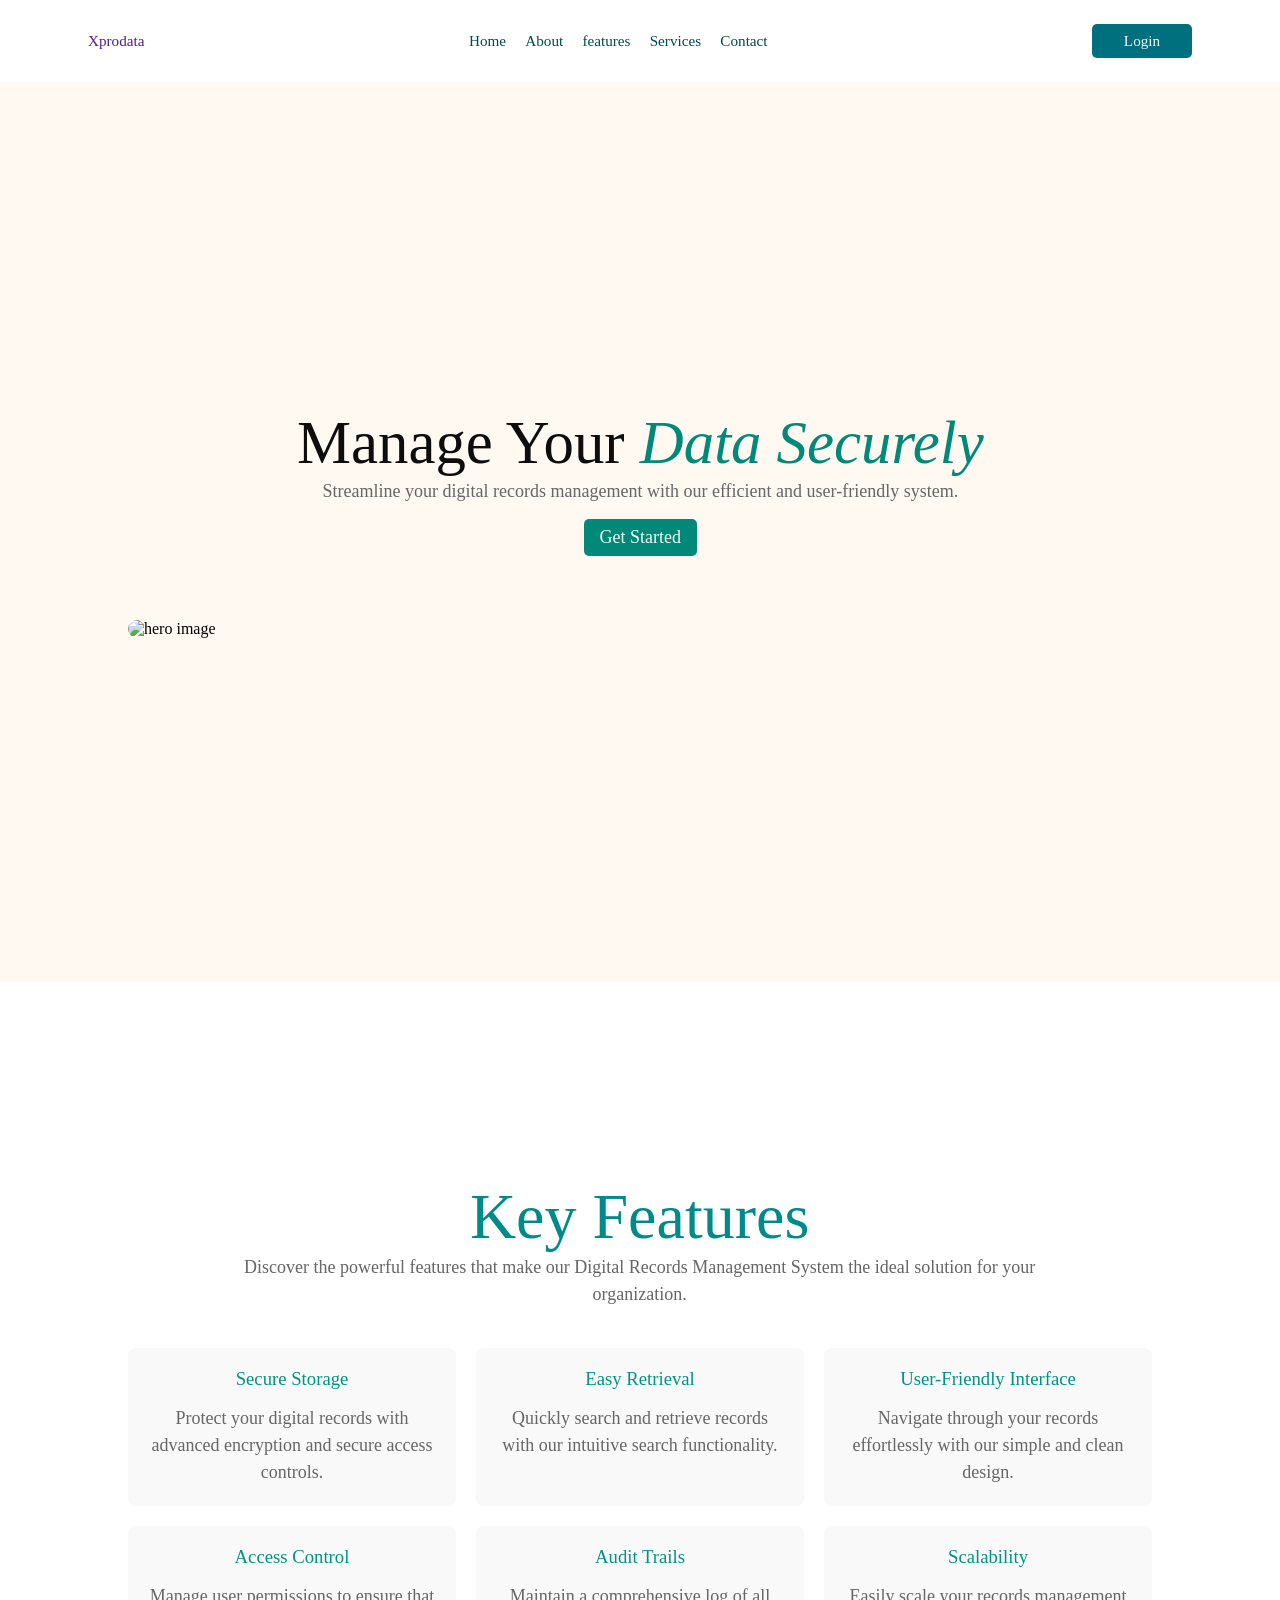
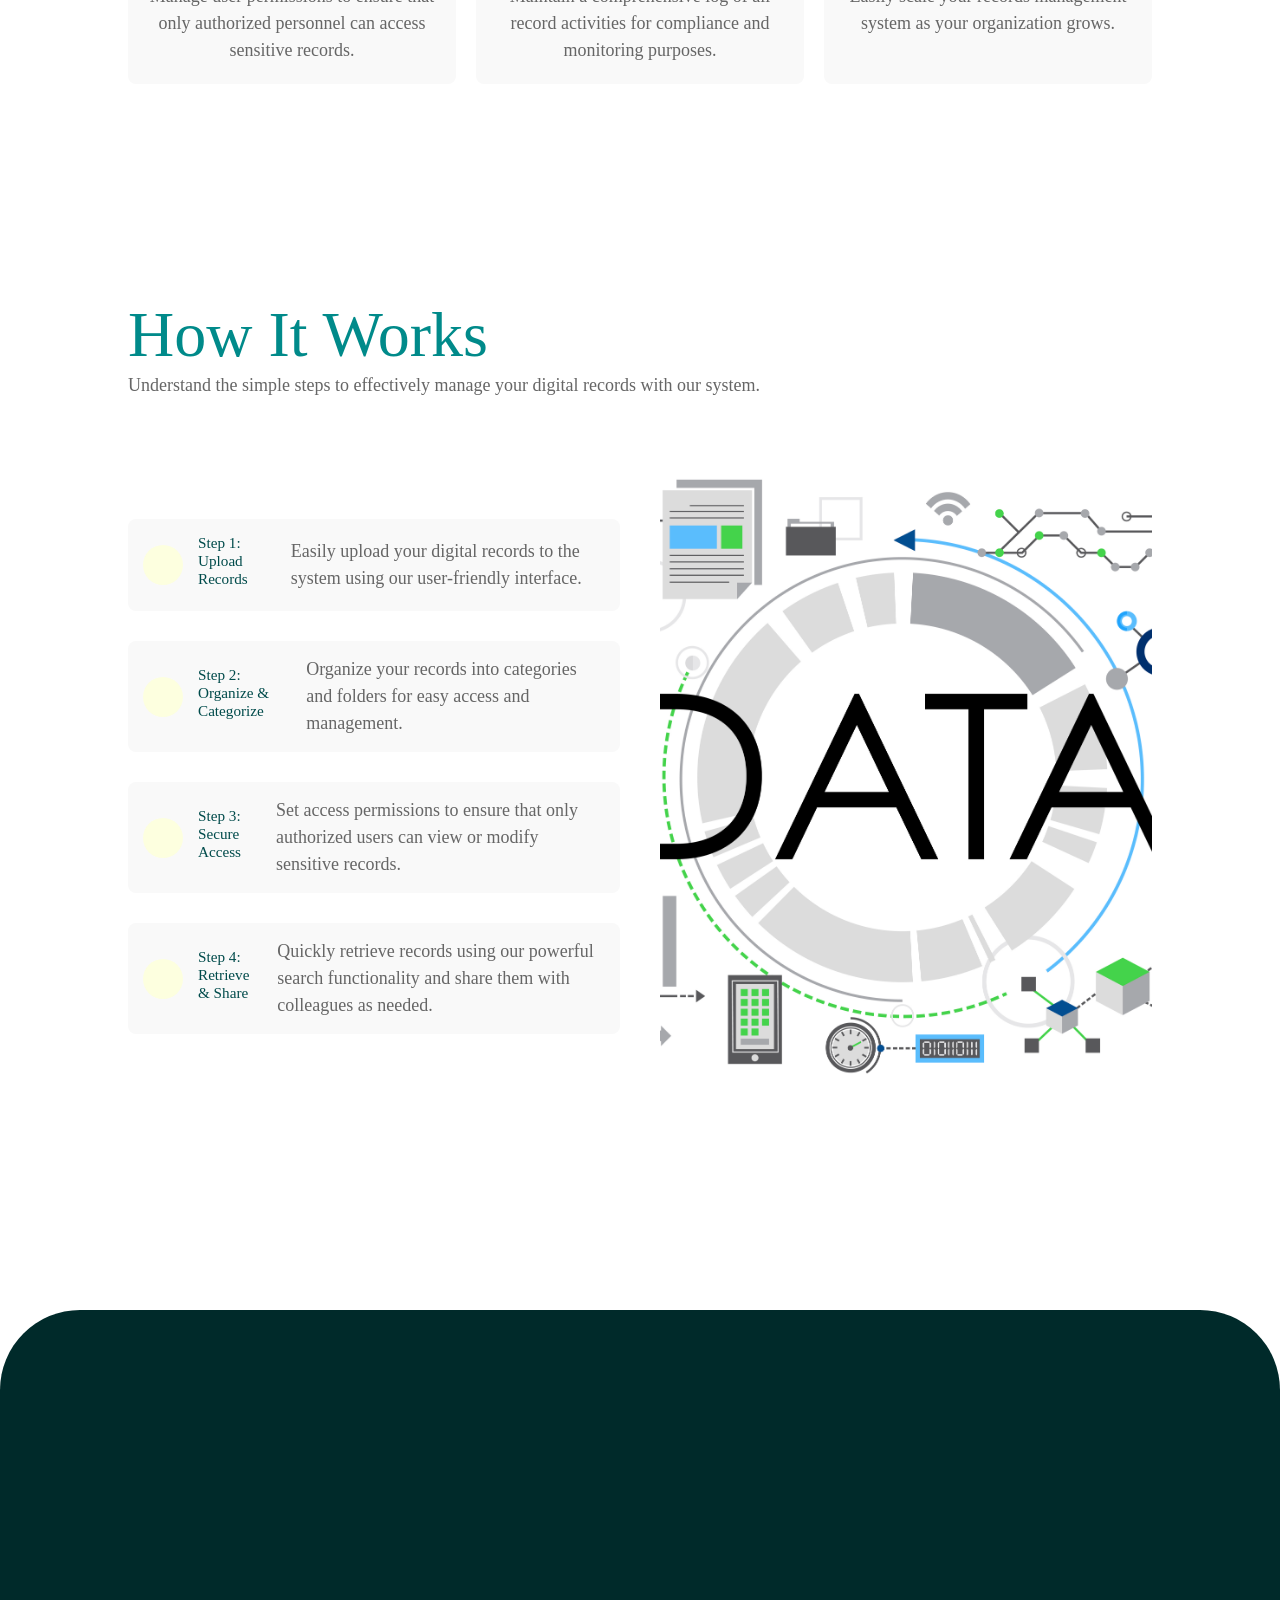
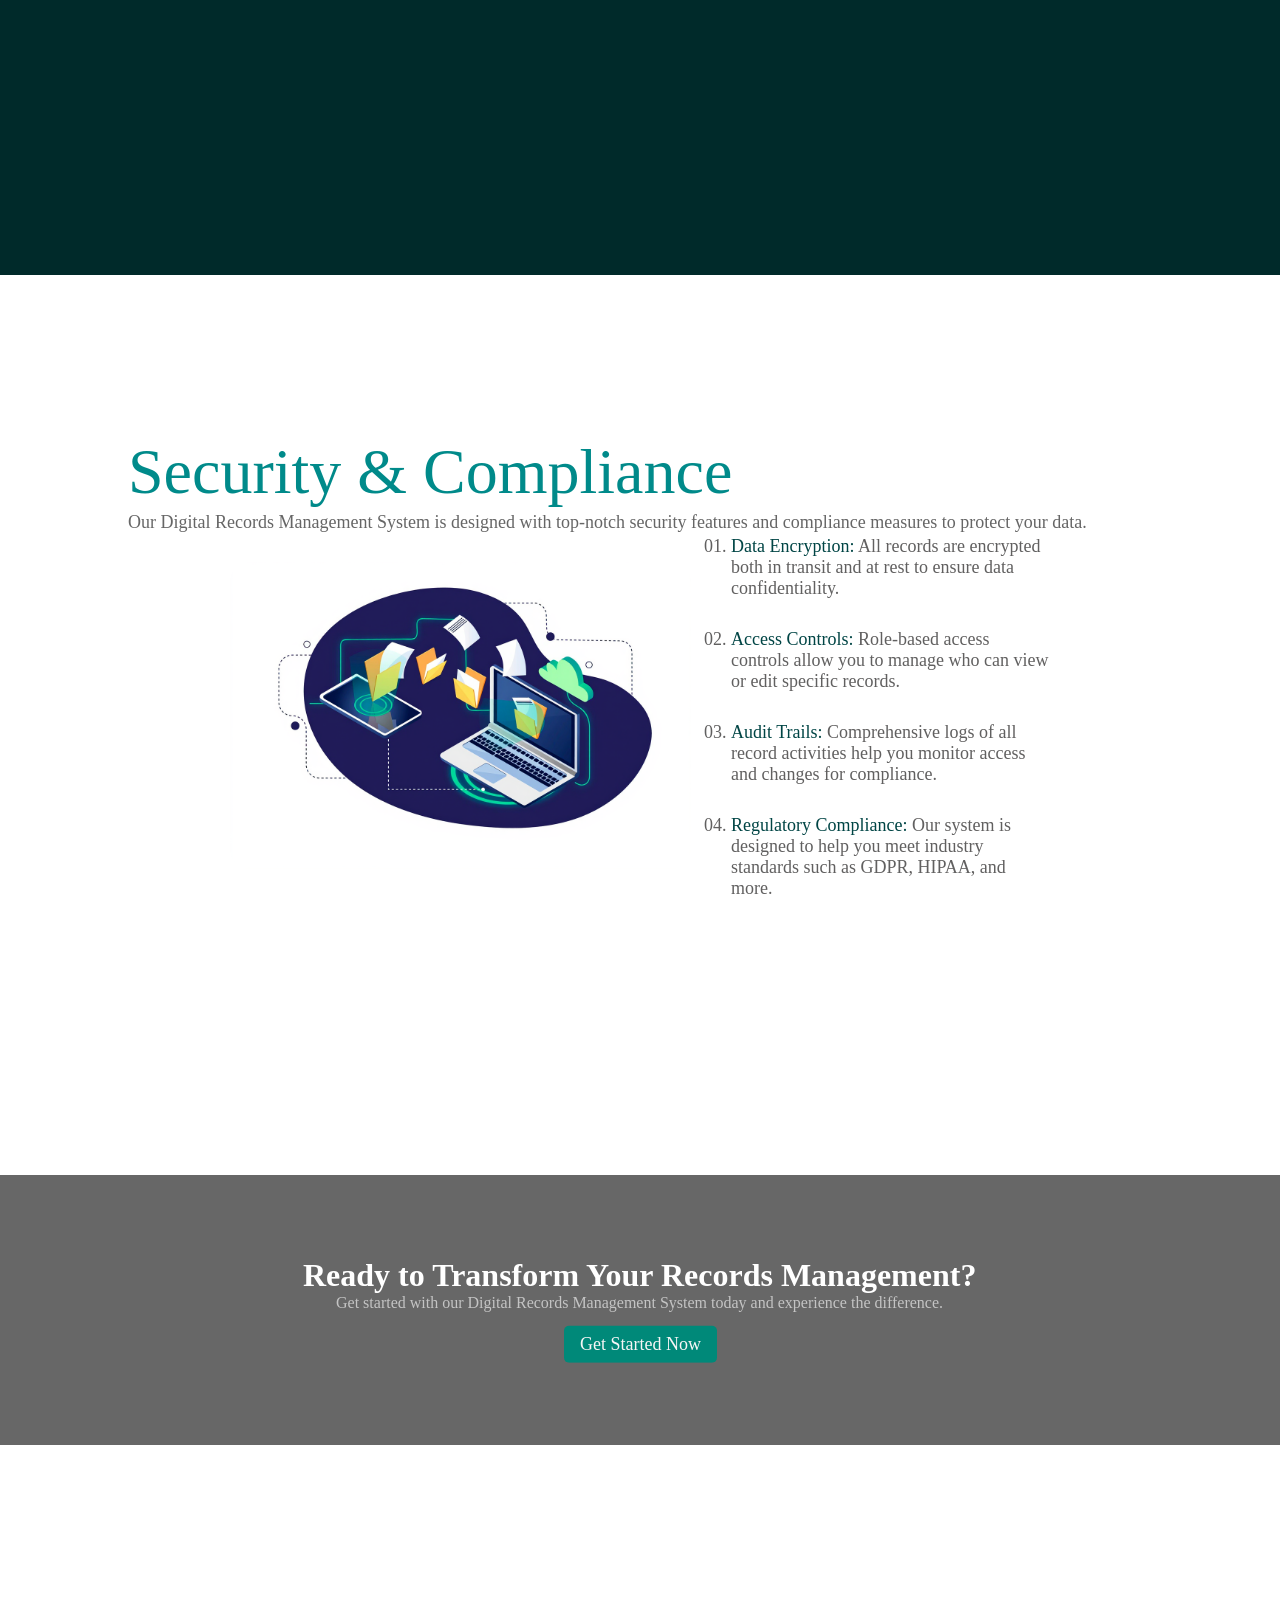
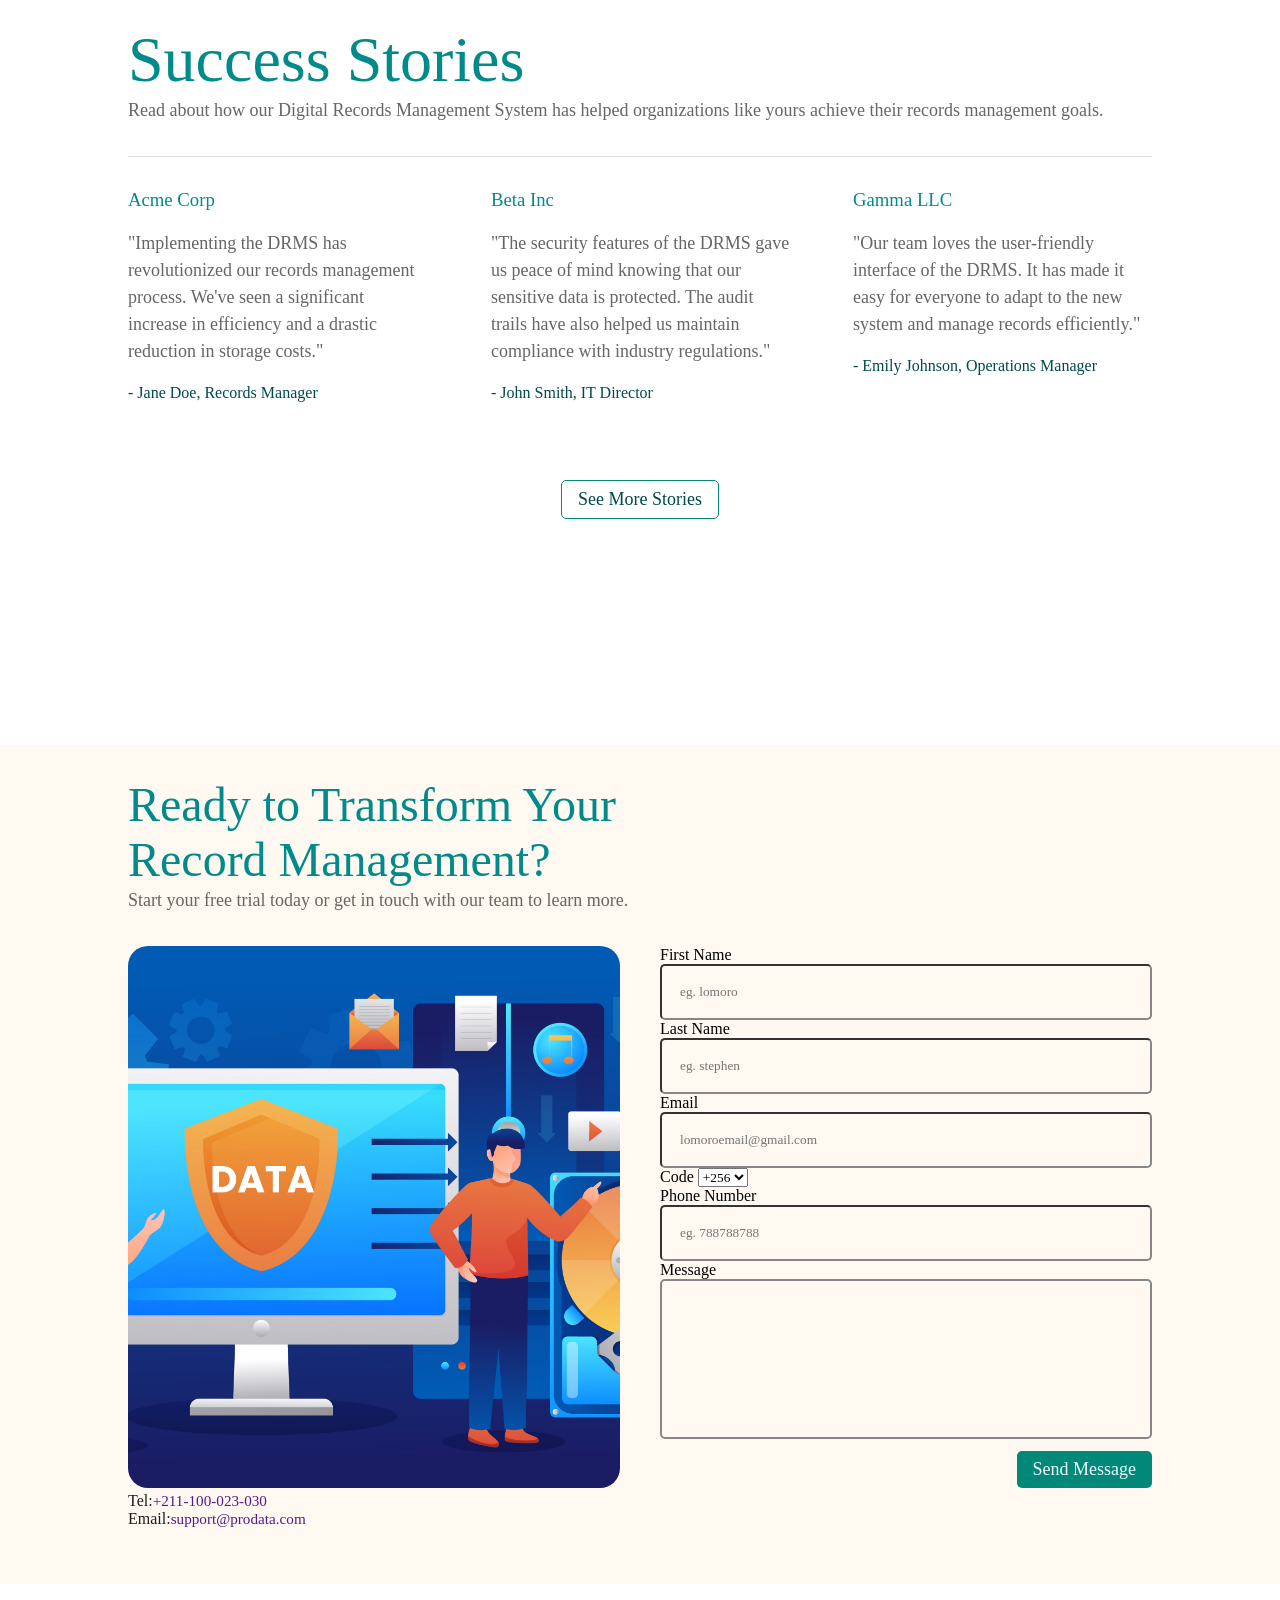
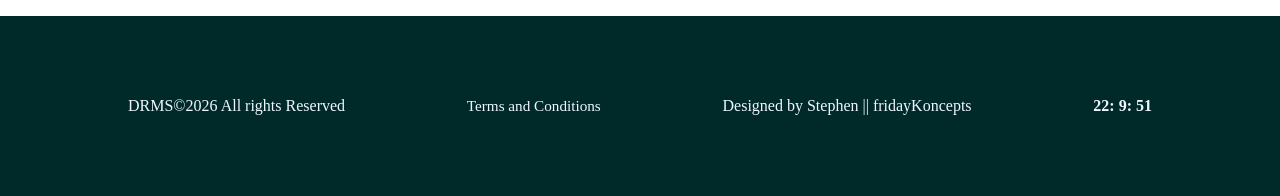
==== commit 95779b48: "arranged the file system, and made adjustments on the mobile media query" ====
--- a/projects/Digital_Records_Management_System/index.html
+++ b/projects/Digital_Records_Management_System/index.html
@@ -35,7 +35,7 @@
 		<header>
 			<nav class="navbar">
 				<div class="navbar_links">
-					<div class="logo_link"><a href="">DRMS</a></div>
+					<div class="logo_link"><a href="">Xprodata</a></div>
 					<ul class="links">
 						<li class="link" aria-details="Home navbar link">
 							<a href="#Home">Home</a>
@@ -68,7 +68,7 @@
 			<div class="sidebar_wrap">
 				<!-- Header -->
 				<div class="sidebar-header">
-					<a href="#" class="sidebar_link">DRMS</a>
+					<a href="#" class="sidebar_link">Xprodata</a>
 					<span class="close-sidebar">
 						<i class="fa-solid fa-xmark"></i>
 					</span>
@@ -102,16 +102,16 @@
 			<!--start of hero section -->
 
 			<section class="hero_section">
-				<div class="content">
+				<div class="hero-content">
 					<h2 class="title animate toLeft">
 						Manage Your <em>Data Securely</em>
 					</h2>
-					<p class="tagline animate toBottom">
+					<p class="tagline_description animate toBottom">
 						Streamline your digital records management with our efficient and
 						user-friendly system.
 					</p>
 					<div class="ctn_wrapper animate toBottom">
-						<button class="ctn">Get Started</button>
+						<button class="ctn"><a href="frontend/pages/login.html">Get Started</a></button>
 					</div>
 				</div>
 				<div class="image_wrap animate toBottom">
@@ -124,7 +124,7 @@
 				<div class="section_container">
 					<div class="features_header">
 						<h2 class="section_title animate toLeft">Key Features</h2>
-						<p class="section_subtitle animate toLeft">
+						<p class="tagline_description animate toLeft">
 							Discover the powerful features that make our Digital Records
 							Management System the ideal solution for your organization.
 						</p>
@@ -188,7 +188,7 @@
 				<div class="section_container">
 					<div class="how_it_works_header">
 						<h2 class="section_title hx2">How It Works</h2>
-						<p class="section_subtitle">
+						<p class="tagline_description">
 							Understand the simple steps to effectively manage your digital
 							records with our system.
 						</p>
@@ -240,18 +240,21 @@
 							<img src="frontend/public/0007.jpg" alt="features image" />
 						</div>
 					</div>
+					<div class="ctn_wrapper animate toBottom">
+						<button class="ctn"><a href="frontend/pages/login.html">Get Started</a></button>
+					</div>
 				</div>
 			</section>
 			<!--end of how it works -->
 			<!--start of Benefits Section -->
-			<section class="benefits_section section">
+			<section class="benefits_section">
 				<div class="centering_wrapper">
 					<div class="section_container margin-top">
 						<div class="benefits_header">
 							<h2 class="section_title animate toLeft hx3">
 								Benefits of Using DRMS
 							</h2>
-							<p class="section_subtitle animate toLeft">
+							<p class="tagline_description animate toLeft">
 								Experience the numerous advantages of implementing our Digital
 								Records Management System in your organization.
 							</p>
@@ -274,10 +277,10 @@
 										</p>
 									</div>
 								</div>
-								<img src="frontend/public/002.jpg" alt="benefit image" />
+								<div><img src="frontend/public/002.jpg" alt="benefit image" /></div>
 							</div>
 							<div class="benefit-image animate toBottom">
-								<img src="frontend/public/003.jpg" alt="benefit image" />
+								<div><img src="frontend/public/003.jpg" alt="benefit image" /></div>
 								<div class="benefits_grid">
 									<div class="benefit_card animate toLeft">
 										<h3 class="benefit_title">Cost Savings</h3>
@@ -308,12 +311,12 @@
 						<h2 class="section_title animate toLeft hx2">
 							Security & Compliance
 						</h2>
-						<p class="section_subtitle animate toLeft">
+						<p class="tagline_description animate toLeft">
 							Our Digital Records Management System is designed with top-notch
 							security features and compliance measures to protect your data.
 						</p>
 					</div>
-					<div class="security_content_wrap">
+					<div class="security_content_wrap section_container">
 						<div class="security_image_wrap animate toBottom">
 							<img src="frontend/public/005.png" alt="security image" />
 						</div>
@@ -356,8 +359,9 @@
 						experience the difference.
 					</p>
 					<div class="banner_ctn_wrapper animate toBottom">
-						<button class="banner_ctn ctn">Get Started Now</button>
-					</div>
+						<button class="banner_ctn ctn"><a href="frontend/pages/login.html">Get Started Now</a></button>
+					</div>
+					
 				</div>
 			</section>
 			<!--end of banner -->
@@ -367,7 +371,7 @@
 				<div class="section_container success_stories_container">
 					<div class="success_stories_header">
 						<h2 class="section_title animate toLeft hx2">Success Stories</h2>
-						<p class="section_subtitle animate toLeft">
+						<p class="tagline_description animate toLeft">
 							Read about how our Digital Records Management System has helped
 							organizations like yours achieve their records management goals.
 						</p>
@@ -415,7 +419,7 @@
 						<h2 class="section_subtitle hx1">
 							Ready to Transform Your Record Management?
 						</h2>
-						<p>
+						<p class="tagline_description">
 							Start your free trial today or get in touch with our team to learn
 							more.
 						</p>
@@ -436,7 +440,7 @@
 										type="text"
 										class="input_field"
 										name="firstName"
-										placeholder="Enter your first name"
+										placeholder="eg. lomoro"
 									/>
 								</div>
 								<div class="input_controls">
@@ -445,7 +449,7 @@
 										type="text"
 										class="input_field"
 										name="lastName"
-										placeholder="Enter your last name"
+										placeholder="eg. stephen"
 									/>
 								</div>
 								<div class="input_controls">
@@ -454,17 +458,28 @@
 										type="email"
 										class="input_field"
 										name="email"
-										placeholder="Enter your email"
+										placeholder="lomoroemail@gmail.com"
 									/>
 								</div>
 								<div class="input_controls">
-									<label for="phone">Phone Number</label>
-									<input
+									<div class="group_fields">
+										<div class="field">
+											<label for="code">Code</label>
+											<select name="country_code" id="code">
+											<option value="ug">+256</option>
+											<option value="ssd">+211</option>
+										</select>
+										</div>
+										<div class="field">
+											<label for="phone">Phone Number</label>
+											<input
 										type="tel"
 										class="input_field"
 										name="phone"
-										placeholder="Enter your phone number"
+										placeholder="eg. 788788788"
 									/>
+										</div>
+									</div>
 								</div>
 								<div class="input_controls">
 									<label for="message">Message</label>
--- a/projects/Digital_Records_Management_System/frontend/styles/features.css
+++ b/projects/Digital_Records_Management_System/frontend/styles/features.css
@@ -14,10 +14,7 @@
     margin: 0 auto;
     text-align: center;
 }
-.section_container{
-    width: 80%;
-    margin: 0 auto;
-}
+
 .features_grid{
     width: 100%;
     display: grid;
@@ -28,19 +25,15 @@
 .feature_card{
     background-color: #f9f9f9;
     border-radius: 8px;
-    padding: 10px;
-    box-shadow: 0 2px 5px rgba(0,0,0,0.1);
+    padding: 20px;
+    /* box-shadow: 0 2px 5px rgba(0,0,0,0.1); */
     text-align: center;
 }
 .feature_card h3{
     margin-bottom: 15px;
-    color: #333;
+    color: #009384;
 }
-.feature_card p{
-    color: #666;
-    font-size: 14px;
-    line-height: 1.5;
-}
+
 
 /* =========================
    MEDIA QUERIES
--- a/projects/Digital_Records_Management_System/frontend/styles/how_it_works_section.css
+++ b/projects/Digital_Records_Management_System/frontend/styles/how_it_works_section.css
@@ -75,6 +75,12 @@
     flex-direction: column;
     gap: 40px;
 }
+
+
+.step_card{
+    flex-direction: column;
+    text-align: center;
+}
 }
 /* Small devices (≥576px) */
 @media (min-width: 576px) and (max-width: 768px) {
--- a/projects/Digital_Records_Management_System/frontend/styles/hero_section.css
+++ b/projects/Digital_Records_Management_System/frontend/styles/hero_section.css
@@ -26,16 +26,11 @@
 	border-radius: 20px;
 }
 
-.content {
+.hero-content {
 	text-align: center;
 	margin-top: 4rem;
 }
-.content p {
-	width: 70%;
-	font-size: 0.95rem;
-	color: var(--text-color2);
-	margin: 0 auto;
-}
+
 .title {
 	font-weight: 400;
 	font-size: 1.8rem;
@@ -56,21 +51,15 @@
 		height: 90vh;
 		gap: 3rem;
 	}
-	.title {
-		font-weight: 400;
-		font-size: 1.2rem;
-	}
-    .content{
+	
+    .hero-content{
         margin-top: 8rem;
     }
-	.content p {
-		width: 95%;
-		font-size: 0.95rem;
-	}
+	
 	.image_wrap {
 		width: 95%;
-		height: 300px;
-        margin-top: 6rem;
+		height: 500px;
+        margin-top: 1.5rem;
 	}
 }
 /* Small devices (≥576px) */
--- a/projects/Digital_Records_Management_System/frontend/styles/benefit_section.css
+++ b/projects/Digital_Records_Management_System/frontend/styles/benefit_section.css
@@ -4,6 +4,7 @@
     border-top-right-radius: 80px;
     border-top-left-radius: 80px;
 }
+
 .centering_wrapper{
     display: flex;
     justify-content: center;
@@ -16,13 +17,71 @@
 
 .benefits_grid{
     display: grid;
-    grid-template-columns: repeat(auto-fit, minmax(250px, 1fr));
+    grid-template-columns: repeat(2, 1fr);
     gap: 2rem;
     margin-bottom: 2rem;
 }
+
 .benefit-images-grid{
     display: grid;
     grid-template-columns: repeat(2,1fr);
     gap: 4rem;
     margin-top: 8rem;
-}+}
+
+
+
+/* responsiveness */
+
+
+/* =========================
+   MEDIA QUERIES
+   ========================= */
+/* Small devices (≥576px) */
+@media (max-width: 576px) {
+
+    .section{
+        height: fit-content;
+    }
+
+    .benefits_grid{
+    grid-template-columns: repeat(1, 1fr);
+    gap: 2rem;
+    margin-bottom: 0.8rem;
+   }
+
+   .benefits_section {
+    border-top-right-radius: 30px;
+    border-top-left-radius: 30px;
+}
+
+   .benefit-images-grid{
+    grid-template-columns: repeat(1,1fr);
+    margin-top: 2rem;
+    gap: 2rem;
+}
+
+  .centering_wrapper{
+    padding-bottom: 2rem;
+}
+
+}
+/* Small devices (≥576px) */
+@media (min-width: 576px) and (max-width: 768px) {
+  
+}
+
+/* Medium devices – Tablets (≥768px) */
+@media (min-width: 768px) {
+  
+}
+
+/* Large devices – Laptops (≥992px) */
+@media (min-width: 992px) {
+  
+}
+
+/* Extra large devices – Desktops (≥1200px) */
+@media (min-width: 1200px) {
+  
+}
--- a/projects/Digital_Records_Management_System/frontend/styles/security_section.css
+++ b/projects/Digital_Records_Management_System/frontend/styles/security_section.css
@@ -19,8 +19,46 @@
 
 .security_item{
     color: #616060;
+    font-size: 18px;
 }
 .security_item strong{
     font-weight: 400;
     color: rgb(0, 69, 69);
-}+}
+
+
+
+
+/* =========================
+   MEDIA QUERIES
+   ========================= */
+/* Small devices (≥576px) */
+@media (max-width: 576px) {
+    .security_section{
+    padding-bottom: 4rem;
+    padding-top: 4rem;
+}
+  .security_content_wrap{
+    flex-direction: column;
+}
+
+}
+/* Small devices (≥576px) */
+@media (min-width: 576px) and (max-width: 768px) {
+  
+}
+
+/* Medium devices – Tablets (≥768px) */
+@media (min-width: 768px) {
+  
+}
+
+/* Large devices – Laptops (≥992px) */
+@media (min-width: 992px) {
+  
+}
+
+/* Extra large devices – Desktops (≥1200px) */
+@media (min-width: 1200px) {
+  
+}
--- a/projects/Digital_Records_Management_System/frontend/styles/success_story_section.css
+++ b/projects/Digital_Records_Management_System/frontend/styles/success_story_section.css
@@ -36,4 +36,61 @@
     display: flex;
     justify-content: center;
     align-items: center;
+}
+
+/* =========================
+   MEDIA QUERIES
+   ========================= */
+/* Small devices (≥576px) */
+@media (max-width: 576px) {
+   
+  .success_stories_section{
+    height: fit-content;
+    
+}
+
+.success_stories_container{
+    margin-top: 4rem;
+    padding-bottom: 4rem;
+}
+.success_stories_grid{
+    grid-template-columns: repeat(1,1fr);
+    gap: 2rem;
+}
+.image_wrapper{
+    width: 100%;
+}
+
+.story_card {
+    display: flex;
+    flex-direction: column;
+    gap: 1.2rem;
+}
+.story_author{
+    color: rgb(0, 74, 74);
+}
+.btn_wrap{
+    display: flex;
+    justify-content: center;
+    align-items: center;
+}
+}
+/* Small devices (≥576px) */
+@media (min-width: 576px) and (max-width: 768px) {
+  
+}
+
+/* Medium devices – Tablets (≥768px) */
+@media (min-width: 768px) {
+  
+}
+
+/* Large devices – Laptops (≥992px) */
+@media (min-width: 992px) {
+  
+}
+
+/* Extra large devices – Desktops (≥1200px) */
+@media (min-width: 1200px) {
+  
 }
--- a/projects/Digital_Records_Management_System/frontend/styles/banner_section.css
+++ b/projects/Digital_Records_Management_System/frontend/styles/banner_section.css
@@ -39,3 +39,32 @@
     color: rgb(196, 196, 196);
 }
 
+/* =========================
+   MEDIA QUERIES
+   ========================= */
+/* Small devices (≥576px) */
+@media (max-width: 576px) {
+    .banner_section{
+    height: 40vh;
+}
+  
+}
+/* Small devices (≥576px) */
+@media (min-width: 576px) and (max-width: 768px) {
+  
+}
+
+/* Medium devices – Tablets (≥768px) */
+@media (min-width: 768px) {
+  
+}
+
+/* Large devices – Laptops (≥992px) */
+@media (min-width: 992px) {
+  
+}
+
+/* Extra large devices – Desktops (≥1200px) */
+@media (min-width: 1200px) {
+  
+}
--- a/projects/Digital_Records_Management_System/frontend/styles/footer.css
+++ b/projects/Digital_Records_Management_System/frontend/styles/footer.css
@@ -24,4 +24,44 @@
     justify-content: space-between;
     align-items: center;
     height: inherit;
+}
+
+
+
+/* =========================
+   MEDIA QUERIES
+   ========================= */
+/* Small devices (≥576px) */
+@media (max-width: 576px) {
+.footer_section{
+    height: fit-content;
+}
+.footer_flex{
+    flex-direction: column;
+    height: fit-content;
+    align-items: flex-start;
+    padding-top: 2rem;
+    padding-bottom: 2rem;
+    gap: 1.5rem;
+}
+
+}
+/* Small devices (≥576px) */
+@media (min-width: 576px) and (max-width: 768px) {
+  
+}
+
+/* Medium devices – Tablets (≥768px) */
+@media (min-width: 768px) {
+  
+}
+
+/* Large devices – Laptops (≥992px) */
+@media (min-width: 992px) {
+  
+}
+
+/* Extra large devices – Desktops (≥1200px) */
+@media (min-width: 1200px) {
+  
 }
--- a/projects/Digital_Records_Management_System/frontend/styles/utils.css
+++ b/projects/Digital_Records_Management_System/frontend/styles/utils.css
@@ -103,10 +103,12 @@
   --shadow-md: 0 4px 6px rgba(0, 0, 0, 0.1);
 }
 
-
+a{
+   text-decoration: none;
+}
 .title{
    font-weight: 500;
-   font-size: 2.5rem;
+   font-size: 3.8rem;
 }
 
 .section_title{
@@ -142,11 +144,11 @@
 
 .description{
    color: #d6d6d6;
-   font-size: 0.95rem;
-}
-.step_description{
+   font-size: 18px;
+}
+.tagline_description,.step_description,.feature_description{
     color: #666;
-    font-size: 14px;
+    font-size: 18px;
     line-height: 1.5;
 }
 .ctn {
@@ -158,6 +160,7 @@
 	color: var(--btn-color);
 	cursor: pointer;
 	transition: 0.5s ease all;
+   font-size: 18px;
 
 	&:hover {
 		background-color: var(--hovered-link-color);
@@ -169,10 +172,11 @@
 	background-color: var(--btn-bg);
 	border: none;
 	border-radius: 5px;
-	margin-top: 0.9rem;
+	margin-top: 0.5rem;
 	color: var(--btn-color);
 	cursor: pointer;
 	transition: 0.5s ease all;
+   font-size: 18px;
 
 	&:hover {
 		background-color: var(--hovered-link-color);
@@ -188,10 +192,72 @@
 	color:  rgb(0, 74, 74);
 	cursor: pointer;
 	transition: 0.5s ease all;
+   font-size: 18px;
 
    &:hover{
       background-color: #003f4f;
       color: #d6d6d6;
       transform: scale(1.2);
    }
+}
+.section_container{
+    width: 80%;
+    margin: 0 auto;
+}
+
+button a{
+   text-decoration: none;
+   color: #f6f6f6;
+   font-size: 18px;
+}
+/* =========================
+   MEDIA QUERIES
+   ========================= */
+/* Small devices (≥576px) */
+@media (max-width: 576px) {
+   .title{
+   font-size: 1.8rem;
+}
+  .section_container{
+    width: 98%;
+    margin: 0 auto;
+}
+.section_container{
+    padding: 1.2rem;
+}
+.hx3{
+   font-size: 3rem;
+}
+.hx2{
+   font-size: 2rem;
+}
+.hx1{
+   font-size: 2rem;
+   font-weight: 400;
+   width: 100%;
+}
+.section_title{
+   font-size: 2rem;
+}
+
+
+}
+/* Small devices (≥576px) */
+@media (min-width: 576px) and (max-width: 768px) {
+  
+}
+
+/* Medium devices – Tablets (≥768px) */
+@media (min-width: 768px) {
+  
+}
+
+/* Large devices – Laptops (≥992px) */
+@media (min-width: 992px) {
+  
+}
+
+/* Extra large devices – Desktops (≥1200px) */
+@media (min-width: 1200px) {
+  
 }
